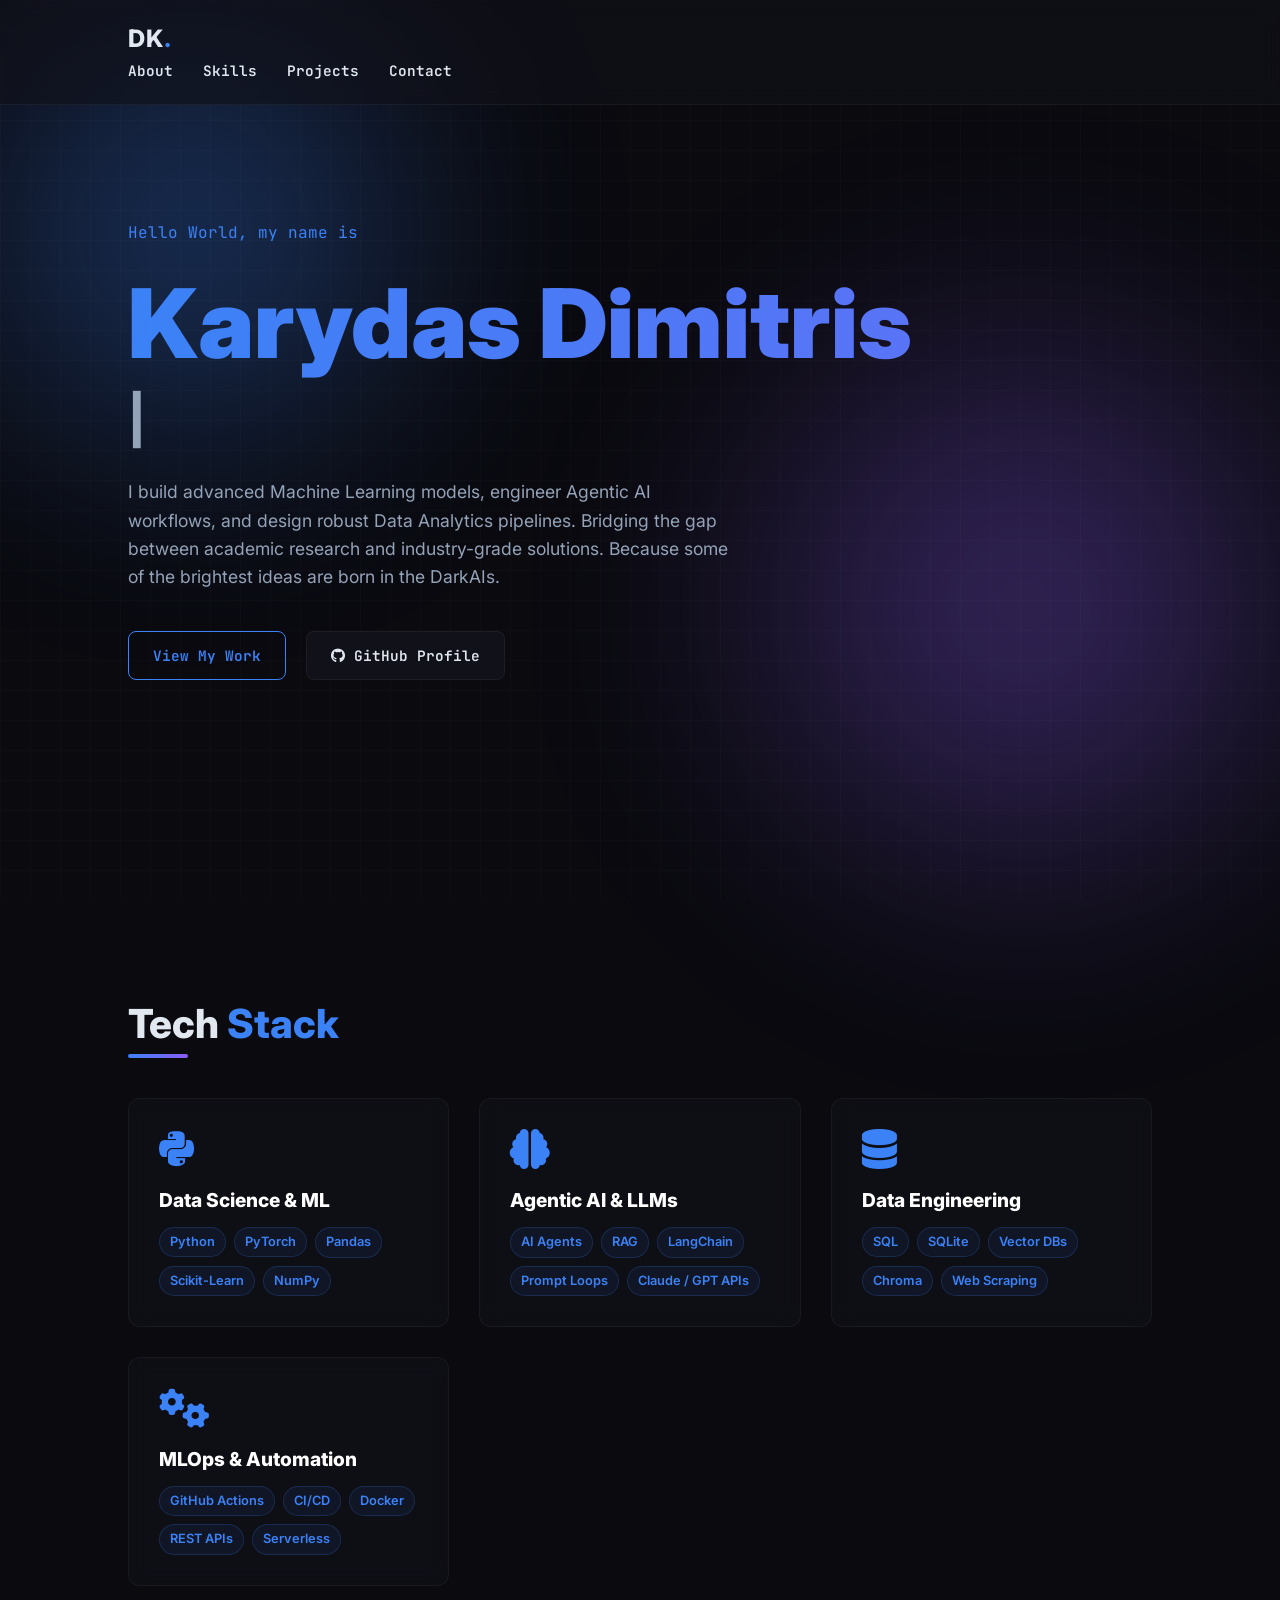
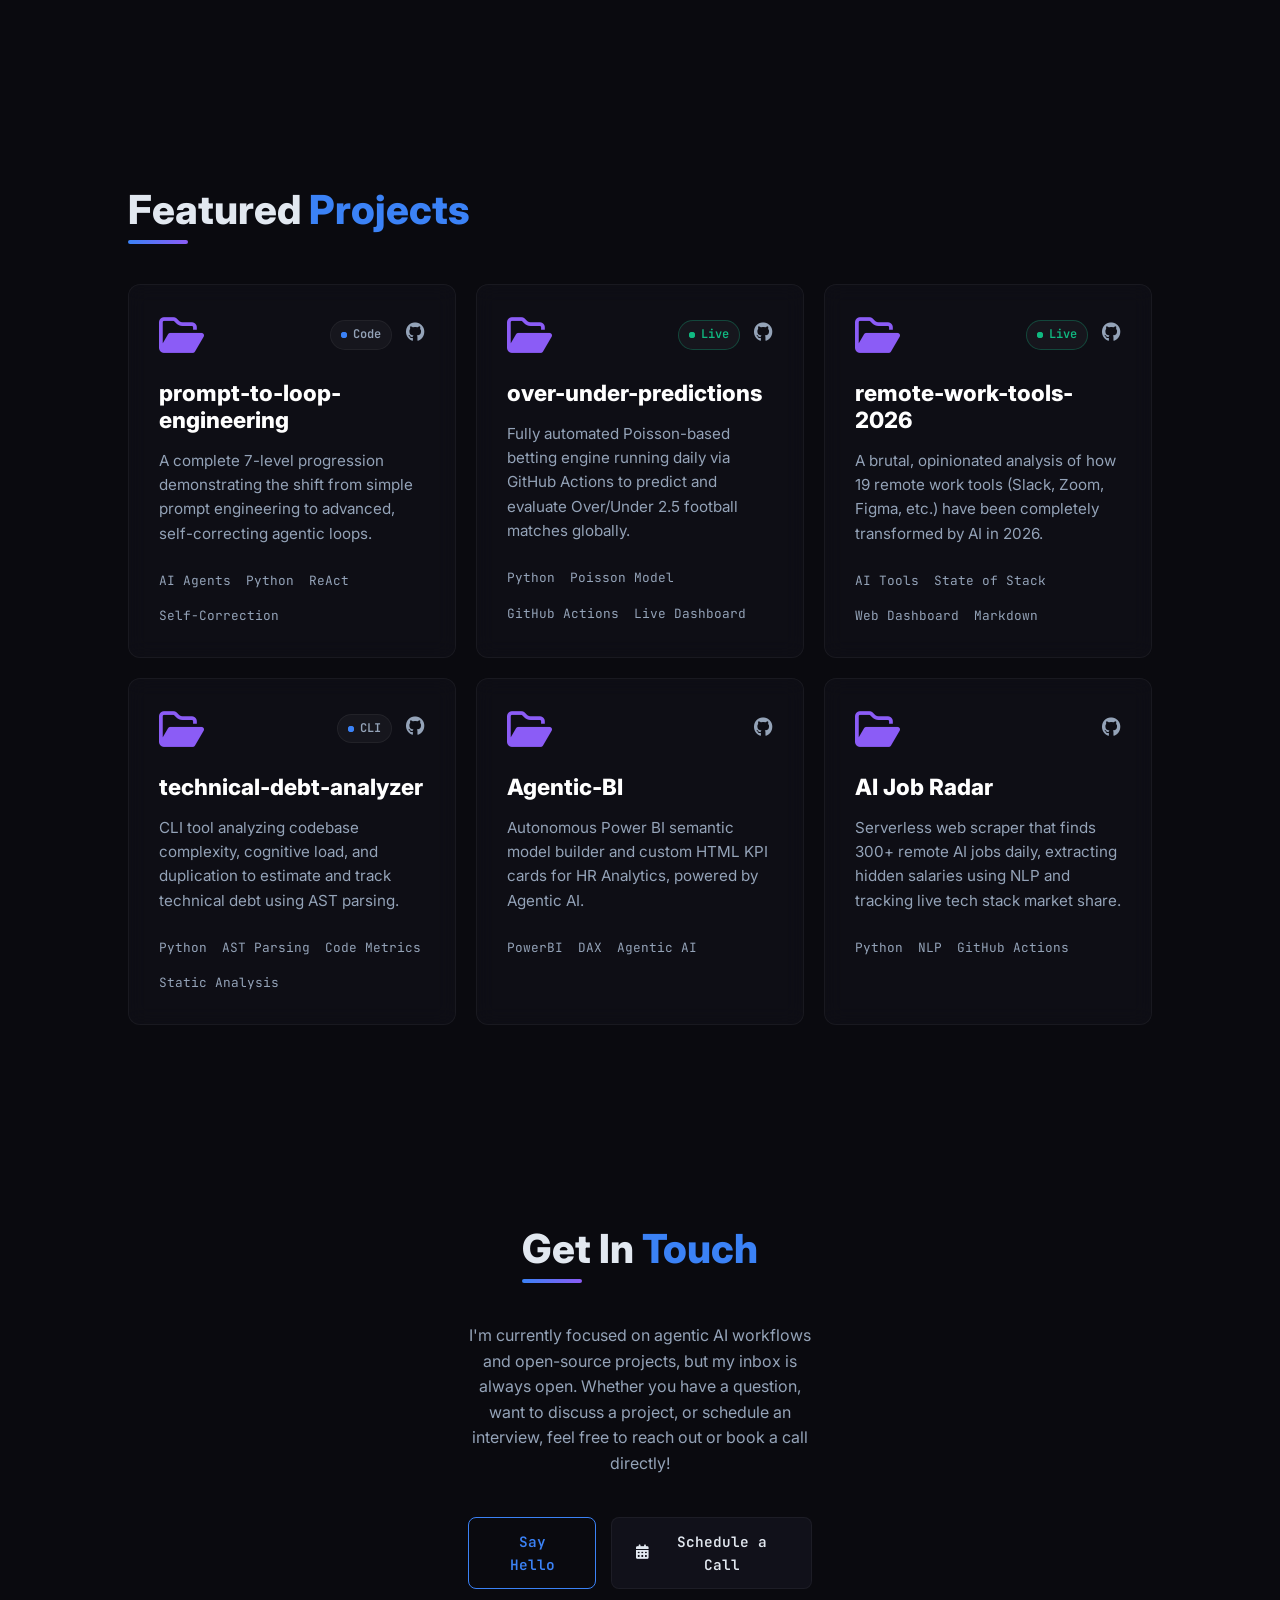
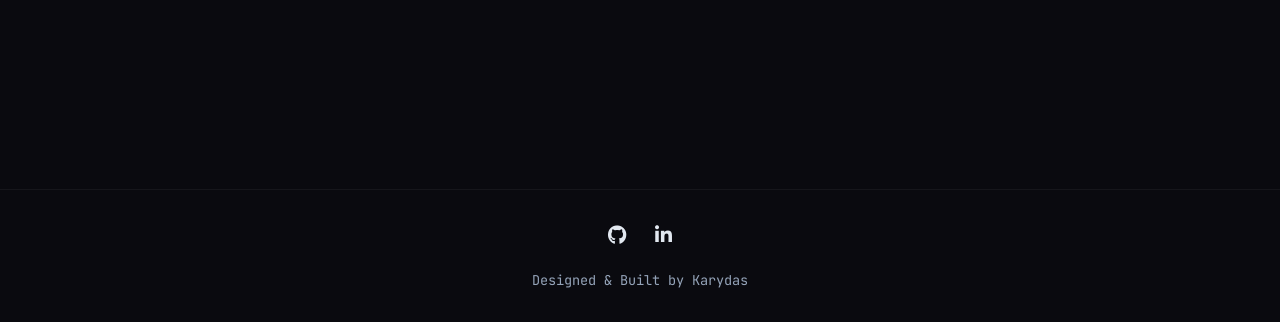
==== index.html @ 2b3bfd2e "docs: Refine DarkAIs wordplay to be more poetic" ====
<!DOCTYPE html>
<html lang="en">
<head>
    <meta charset="UTF-8">
    <meta name="viewport" content="width=device-width, initial-scale=1.0">
    <title>Dimitris Karydas | AI & Data Science Portfolio</title>
    <!-- Google Fonts: Inter & JetBrains Mono -->
    <link rel="preconnect" href="https://fonts.googleapis.com">
    <link rel="preconnect" href="https://fonts.gstatic.com" crossorigin>
    <link href="https://fonts.googleapis.com/css2?family=Inter:wght@300;400;600;800&family=JetBrains+Mono:wght@400;700&display=swap" rel="stylesheet">
    <!-- FontAwesome for icons -->
    <link rel="stylesheet" href="https://cdnjs.cloudflare.com/ajax/libs/font-awesome/6.4.0/css/all.min.css">
    <link rel="stylesheet" href="style.css">
</head>
<body>
    <!-- Background Animated Particles / Gradients -->
    <div class="bg-gradient-1"></div>
    <div class="bg-gradient-2"></div>
    <div class="grid-overlay"></div>

    <header>
        <nav>
            <div class="logo">DK<span class="dot">.</span></div>
            <ul class="nav-links">
                <li><a href="#about">About</a></li>
                <li><a href="#skills">Skills</a></li>
                <li><a href="#projects">Projects</a></li>
                <li><a href="#contact">Contact</a></li>
            </ul>
        </nav>
    </header>

    <main>
        <!-- HERO SECTION -->
        <section id="hero" class="hero">
            <div class="hero-content">
                <p class="greeting">Hello World, my name is</p>
                <h1 class="name">Karydas Dimitris</h1>
                <h2 class="title type-wrap">
                    <span id="typed-text"></span><span class="cursor">|</span>
                </h2>
                <p class="description">
                    I build advanced Machine Learning models, engineer Agentic AI workflows, and design robust Data Analytics pipelines. Bridging the gap between academic research and industry-grade solutions. Because some of the brightest ideas are born in the DarkAIs.
                </p>
                <div class="hero-buttons">
                    <a href="#projects" class="btn btn-primary">View My Work</a>
                    <a href="https://github.com/karidasd" target="_blank" class="btn btn-secondary"><i class="fab fa-github"></i> GitHub Profile</a>
                </div>
            </div>
        </section>

        <!-- SKILLS SECTION -->
        <section id="skills" class="skills section">
            <h2 class="section-title">Tech <span>Stack</span></h2>
            <div class="skills-grid">
                <div class="skill-card">
                    <i class="fab fa-python skill-icon"></i>
                    <h3>Data Science & ML</h3>
                    <div class="tech-badges">
                        <span class="badge">Python</span>
                        <span class="badge">PyTorch</span>
                        <span class="badge">Pandas</span>
                        <span class="badge">Scikit-Learn</span>
                        <span class="badge">NumPy</span>
                    </div>
                </div>
                <div class="skill-card">
                    <i class="fas fa-brain skill-icon"></i>
                    <h3>Agentic AI & LLMs</h3>
                    <div class="tech-badges">
                        <span class="badge">AI Agents</span>
                        <span class="badge">RAG</span>
                        <span class="badge">LangChain</span>
                        <span class="badge">Prompt Loops</span>
                        <span class="badge">Claude / GPT APIs</span>
                    </div>
                </div>
                <div class="skill-card">
                    <i class="fas fa-database skill-icon"></i>
                    <h3>Data Engineering</h3>
                    <div class="tech-badges">
                        <span class="badge">SQL</span>
                        <span class="badge">SQLite</span>
                        <span class="badge">Vector DBs</span>
                        <span class="badge">Chroma</span>
                        <span class="badge">Web Scraping</span>
                    </div>
                </div>
                <div class="skill-card">
                    <i class="fas fa-cogs skill-icon"></i>
                    <h3>MLOps & Automation</h3>
                    <div class="tech-badges">
                        <span class="badge">GitHub Actions</span>
                        <span class="badge">CI/CD</span>
                        <span class="badge">Docker</span>
                        <span class="badge">REST APIs</span>
                        <span class="badge">Serverless</span>
                    </div>
                </div>
            </div>
        </section>

        <!-- PROJECTS SECTION -->
        <section id="projects" class="projects section">
            <h2 class="section-title">Featured <span>Projects</span></h2>
            <div class="projects-grid">
                
                <!-- Project 1: Prompt-to-Loop -->
                <a href="https://github.com/karidasd/prompt-to-loop-engineering" target="_blank" class="project-card">
                    <div class="project-content">
                        <div class="project-header">
                            <i class="far fa-folder-open folder-icon"></i>
                            <div class="project-links">
                                <span class="live-indicator"><span class="dot-blink"></span> Code</span>
                                <i class="fab fa-github"></i>
                            </div>
                        </div>
                        <h3 class="project-title">prompt-to-loop-engineering</h3>
                        <p class="project-desc">A complete 7-level progression demonstrating the shift from simple prompt engineering to advanced, self-correcting agentic loops.</p>
                        <ul class="project-tech-list">
                            <li>AI Agents</li>
                            <li>Python</li>
                            <li>ReAct</li>
                            <li>Self-Correction</li>
                        </ul>
                    </div>
                </a>

                <!-- Project 2: Over-Under Predictions -->
                <a href="https://github.com/karidasd/over-under-predictions" target="_blank" class="project-card">
                    <div class="project-content">
                        <div class="project-header">
                            <i class="far fa-folder-open folder-icon"></i>
                            <div class="project-links">
                                <span class="live-indicator live"><span class="dot-blink green"></span> Live</span>
                                <i class="fab fa-github"></i>
                            </div>
                        </div>
                        <h3 class="project-title">over-under-predictions</h3>
                        <p class="project-desc">Fully automated Poisson-based betting engine running daily via GitHub Actions to predict and evaluate Over/Under 2.5 football matches globally.</p>
                        <ul class="project-tech-list">
                            <li>Python</li>
                            <li>Poisson Model</li>
                            <li>GitHub Actions</li>
                            <li>Live Dashboard</li>
                        </ul>
                    </div>
                </a>

                <!-- Project 3: Remote Work Tools 2026 -->
                <a href="https://github.com/karidasd/remote-work-tools-2026" target="_blank" class="project-card">
                    <div class="project-content">
                        <div class="project-header">
                            <i class="far fa-folder-open folder-icon"></i>
                            <div class="project-links">
                                <span class="live-indicator live"><span class="dot-blink green"></span> Live</span>
                                <i class="fab fa-github"></i>
                            </div>
                        </div>
                        <h3 class="project-title">remote-work-tools-2026</h3>
                        <p class="project-desc">A brutal, opinionated analysis of how 19 remote work tools (Slack, Zoom, Figma, etc.) have been completely transformed by AI in 2026.</p>
                        <ul class="project-tech-list">
                            <li>AI Tools</li>
                            <li>State of Stack</li>
                            <li>Web Dashboard</li>
                            <li>Markdown</li>
                        </ul>
                    </div>
                </a>

                <!-- Project 4: Technical Debt Analyzer -->
                <a href="https://github.com/karidasd/technical-debt-analyzer" target="_blank" class="project-card">
                    <div class="project-content">
                        <div class="project-header">
                            <i class="far fa-folder-open folder-icon"></i>
                            <div class="project-links">
                                <span class="live-indicator"><span class="dot-blink"></span> CLI</span>
                                <i class="fab fa-github"></i>
                            </div>
                        </div>
                        <h3 class="project-title">technical-debt-analyzer</h3>
                        <p class="project-desc">CLI tool analyzing codebase complexity, cognitive load, and duplication to estimate and track technical debt using AST parsing.</p>
                        <ul class="project-tech-list">
                            <li>Python</li>
                            <li>AST Parsing</li>
                            <li>Code Metrics</li>
                            <li>Static Analysis</li>
                        </ul>
                    </div>
                </a>

                <!-- Project 5: Agentic-BI -->
                <a href="https://github.com/karidasd/Agentic-BI" target="_blank" class="project-card">
                    <div class="project-content">
                        <div class="project-header">
                            <i class="far fa-folder-open folder-icon"></i>
                            <div class="project-links">
                                <i class="fab fa-github"></i>
                            </div>
                        </div>
                        <h3 class="project-title">Agentic-BI</h3>
                        <p class="project-desc">Autonomous Power BI semantic model builder and custom HTML KPI cards for HR Analytics, powered by Agentic AI.</p>
                        <ul class="project-tech-list">
                            <li>PowerBI</li>
                            <li>DAX</li>
                            <li>Agentic AI</li>
                        </ul>
                    </div>
                </a>

                <!-- Project 6: AI Job Radar -->
                <a href="https://github.com/karidasd/ai-data-science-jobs" target="_blank" class="project-card">
                    <div class="project-content">
                        <div class="project-header">
                            <i class="far fa-folder-open folder-icon"></i>
                            <div class="project-links">
                                <i class="fab fa-github"></i>
                            </div>
                        </div>
                        <h3 class="project-title">AI Job Radar</h3>
                        <p class="project-desc">Serverless web scraper that finds 300+ remote AI jobs daily, extracting hidden salaries using NLP and tracking live tech stack market share.</p>
                        <ul class="project-tech-list">
                            <li>Python</li>
                            <li>NLP</li>
                            <li>GitHub Actions</li>
                        </ul>
                    </div>
                </a>

            </div>
        </section>

        <!-- CONTACT SECTION -->
        <section id="contact" class="contact section">
            <h2 class="section-title">Get In <span>Touch</span></h2>
            <p>I'm currently focused on agentic AI workflows and open-source projects, but my inbox is always open. Whether you have a question, want to discuss a project, or schedule an interview, feel free to reach out or book a call directly!</p>
            <div style="display: flex; gap: 15px; justify-content: center; margin-top: 20px;">
                <a href="mailto:karidasdimitris23@gmail.com" class="btn btn-primary">Say Hello</a>
                <a href="https://calendly.com/karidasdimitris23" target="_blank" class="btn btn-secondary" style="display: flex; align-items: center; gap: 8px;"><i class="fas fa-calendar-alt"></i> Schedule a Call</a>
            </div>
        </section>
    </main>

    <footer>
        <div class="social-links">
            <a href="https://github.com/karidasd" target="_blank"><i class="fab fa-github"></i></a>
            <a href="https://www.linkedin.com/in/dimitris-karydas-04638362/" target="_blank"><i class="fab fa-linkedin-in"></i></a>
        </div>
        <p>Designed & Built by Karydas</p>
    </footer>

    <script src="script.js"></script>
</body>
</html>
---- style.css ----
/* =========================================
   VARIABLES & RESET
========================================= */
:root {
    --bg-dark: #0a0a0f;
    --bg-light: #11111a;
    --text-primary: #e2e8f0;
    --text-secondary: #94a3b8;
    --accent-primary: #3b82f6; /* Blue */
    --accent-secondary: #8b5cf6; /* Purple */
    --glass-bg: rgba(17, 17, 26, 0.6);
    --glass-border: rgba(255, 255, 255, 0.05);
    --font-sans: 'Inter', sans-serif;
    --font-mono: 'JetBrains Mono', monospace;
}

* {
    margin: 0;
    padding: 0;
    box-sizing: border-box;
}

html {
    scroll-behavior: smooth;
}

body {
    background-color: var(--bg-dark);
    color: var(--text-primary);
    font-family: var(--font-sans);
    line-height: 1.6;
    overflow-x: hidden;
    position: relative;
}

/* =========================================
   BACKGROUND ANIMATIONS
========================================= */
.bg-gradient-1, .bg-gradient-2 {
    position: fixed;
    border-radius: 50%;
    filter: blur(100px);
    z-index: -1;
    opacity: 0.4;
    animation: pulse 10s infinite alternate;
}

.bg-gradient-1 {
    top: -10%;
    left: -10%;
    width: 50vw;
    height: 50vw;
    background: radial-gradient(circle, var(--accent-primary) 0%, transparent 70%);
}

.bg-gradient-2 {
    bottom: -10%;
    right: -10%;
    width: 60vw;
    height: 60vw;
    background: radial-gradient(circle, var(--accent-secondary) 0%, transparent 70%);
    animation-delay: 5s;
}

.grid-overlay {
    position: fixed;
    top: 0;
    left: 0;
    width: 100vw;
    height: 100vh;
    background-image: 
        linear-gradient(rgba(255, 255, 255, 0.02) 1px, transparent 1px),
        linear-gradient(90deg, rgba(255, 255, 255, 0.02) 1px, transparent 1px);
    background-size: 30px 30px;
    z-index: -1;
}

@keyframes pulse {
    0% { transform: scale(1) translate(0, 0); opacity: 0.3; }
    100% { transform: scale(1.1) translate(20px, 20px); opacity: 0.5; }
}

/* =========================================
   TYPOGRAPHY & UTILITIES
========================================= */
h1, h2, h3 {
    font-weight: 800;
    line-height: 1.2;
}

a {
    color: var(--text-primary);
    text-decoration: none;
    transition: color 0.3s ease;
}

ul {
    list-style: none;
}

.section {
    padding: 100px 10%;
    max-width: 1400px;
    margin: 0 auto;
}

.section-title {
    font-size: 2.5rem;
    margin-bottom: 50px;
    position: relative;
    display: inline-block;
}

.section-title span {
    color: var(--accent-primary);
}

.section-title::after {
    content: '';
    position: absolute;
    bottom: -10px;
    left: 0;
    width: 60px;
    height: 4px;
    background: linear-gradient(90deg, var(--accent-primary), var(--accent-secondary));
    border-radius: 2px;
}

/* =========================================
   NAVIGATION
========================================= */
header {
    position: fixed;
    top: 0;
    width: 100%;
    padding: 20px 10%;
    background: var(--glass-bg);
    backdrop-filter: blur(10px);
    border-bottom: 1px solid var(--glass-border);
    z-index: 1000;
    display: flex;
    justify-content: space-between;
    align-items: center;
}

.logo {
    font-size: 1.5rem;
    font-weight: 800;
    letter-spacing: 1px;
}

.logo .dot {
    color: var(--accent-primary);
}

.nav-links {
    display: flex;
    gap: 30px;
}

.nav-links a {
    font-family: var(--font-mono);
    font-size: 0.9rem;
    font-weight: 600;
}

.nav-links a:hover {
    color: var(--accent-primary);
}

/* =========================================
   HERO SECTION
========================================= */
.hero {
    min-height: 100vh;
    display: flex;
    align-items: center;
    padding: 0 10%;
    max-width: 1400px;
    margin: 0 auto;
}

.hero-content {
    max-width: 800px;
}

.greeting {
    font-family: var(--font-mono);
    color: var(--accent-primary);
    margin-bottom: 20px;
}

.name {
    font-size: 6rem;
    font-weight: 900;
    margin-bottom: 10px;
    background: linear-gradient(270deg, #00f2fe, #4facfe, #8b5cf6, #3b82f6);
    background-size: 800% 800%;
    -webkit-background-clip: text;
    -webkit-text-fill-color: transparent;
    animation: gradientFlow 8s ease infinite, glowPulse 2s alternate infinite;
}

@keyframes gradientFlow {
    0% { background-position: 0% 50%; }
    50% { background-position: 100% 50%; }
    100% { background-position: 0% 50%; }
}

@keyframes glowPulse {
    0% { filter: drop-shadow(0 0 10px rgba(59, 130, 246, 0.3)); }
    100% { filter: drop-shadow(0 0 25px rgba(139, 92, 246, 0.8)); }
}

.title {
    font-size: 3rem;
    color: var(--text-secondary);
    margin-bottom: 30px;
}

.description {
    font-size: 1.1rem;
    color: var(--text-secondary);
    max-width: 600px;
    margin-bottom: 40px;
}

.cursor {
    animation: blink 1s step-end infinite;
}

@keyframes blink {
    0%, 100% { opacity: 1; }
    50% { opacity: 0; }
}

.hero-buttons {
    display: flex;
    gap: 20px;
}

.btn {
    padding: 12px 24px;
    border-radius: 8px;
    font-family: var(--font-mono);
    font-size: 0.9rem;
    font-weight: 600;
    cursor: pointer;
    transition: all 0.3s ease;
}

.btn-primary {
    background: transparent;
    color: var(--accent-primary);
    border: 1px solid var(--accent-primary);
}

.btn-primary:hover {
    background: rgba(59, 130, 246, 0.1);
    transform: translateY(-3px);
    box-shadow: 0 10px 20px rgba(59, 130, 246, 0.2);
}

.btn-secondary {
    background: var(--bg-light);
    color: var(--text-primary);
    border: 1px solid var(--glass-border);
}

.btn-secondary:hover {
    border-color: var(--text-primary);
    transform: translateY(-3px);
}

/* =========================================
   SKILLS SECTION
========================================= */
.skills-grid {
    display: grid;
    grid-template-columns: repeat(auto-fit, minmax(250px, 1fr));
    gap: 30px;
}

.skill-card {
    background: var(--glass-bg);
    border: 1px solid var(--glass-border);
    border-radius: 12px;
    padding: 30px;
    backdrop-filter: blur(10px);
    transition: transform 0.3s ease, box-shadow 0.3s ease;
}

.skill-card:hover {
    transform: translateY(-10px);
    box-shadow: 0 10px 40px rgba(59, 130, 246, 0.4);
    border-color: rgba(59, 130, 246, 1);
}

.skill-icon {
    font-size: 2.5rem;
    color: var(--accent-primary);
    margin-bottom: 20px;
}

.skill-card h3 {
    font-size: 1.2rem;
    margin-bottom: 10px;
    color: #fff;
}

.skill-card p {
    font-size: 0.95rem;
    color: var(--text-secondary);
}

/* =========================================
   PROJECTS SECTION
========================================= */
.projects-grid {
    display: grid;
    grid-template-columns: repeat(auto-fill, minmax(300px, 1fr));
    gap: 20px;
}

.project-card {
    display: block;
    background: var(--glass-bg);
    border: 1px solid var(--glass-border);
    border-radius: 12px;
    padding: 30px;
    height: 100%;
    transition: all 0.3s ease;
    backdrop-filter: blur(10px);
}

.project-card:hover {
    transform: translateY(-10px);
    border-color: var(--accent-primary);
    box-shadow: 0 20px 40px rgba(0, 0, 0, 0.4);
}

.project-header {
    display: flex;
    justify-content: space-between;
    align-items: center;
    margin-bottom: 25px;
}

.folder-icon {
    font-size: 2.5rem;
    color: var(--accent-secondary);
}

.project-links i {
    font-size: 1.2rem;
    color: var(--text-secondary);
    transition: color 0.3s ease;
}

.project-card:hover .project-links i {
    color: var(--accent-primary);
}

.project-title {
    font-size: 1.4rem;
    color: #fff;
    margin-bottom: 15px;
}

.project-desc {
    color: var(--text-secondary);
    font-size: 0.95rem;
    margin-bottom: 25px;
}

.project-tech-list {
    display: flex;
    flex-wrap: wrap;
    gap: 15px;
    font-family: var(--font-mono);
    font-size: 0.8rem;
    color: var(--text-secondary);
}

/* =========================================
   CONTACT & FOOTER
========================================= */
.contact {
    text-align: center;
    max-width: 600px;
    margin: 0 auto 100px;
}

.contact p {
    margin-bottom: 40px;
    color: var(--text-secondary);
}

footer {
    text-align: center;
    padding: 30px;
    font-family: var(--font-mono);
    font-size: 0.85rem;
    color: var(--text-secondary);
    border-top: 1px solid var(--glass-border);
}

.social-links {
    margin-bottom: 20px;
}

.social-links a {
    font-size: 1.2rem;
    margin: 0 10px;
}

.social-links a:hover {
    color: var(--accent-primary);
}

/* =========================================
   RESPONSIVE DESIGN
========================================= */
@media (max-width: 768px) {
    .name { font-size: 3.5rem; }
    .title { font-size: 2rem; }
    .nav-links { display: none; } /* Mobile menu could be added later */
    .section { padding: 80px 5%; }
}

/* =========================================
   TECH BADGES & LIVE INDICATORS
========================================= */
.tech-badges {
    display: flex;
    flex-wrap: wrap;
    gap: 8px;
    margin-top: 15px;
}

.badge {
    background: rgba(59, 130, 246, 0.08);
    border: 1px solid rgba(59, 130, 246, 0.2);
    color: var(--accent-primary);
    padding: 4px 10px;
    border-radius: 20px;
    font-size: 0.8rem;
    font-weight: 600;
    transition: all 0.3s ease;
}

.skill-card:hover .badge {
    background: rgba(139, 92, 246, 0.15);
    border-color: rgba(139, 92, 246, 0.4);
    color: var(--accent-secondary);
}

.live-indicator {
    display: inline-flex;
    align-items: center;
    gap: 6px;
    background: rgba(255, 255, 255, 0.04);
    border: 1px solid var(--glass-border);
    padding: 4px 10px;
    border-radius: 20px;
    font-family: var(--font-mono);
    font-size: 0.75rem;
    font-weight: 600;
    color: var(--text-secondary);
    margin-right: 10px;
    vertical-align: middle;
}

.live-indicator.live {
    border-color: rgba(16, 185, 129, 0.3);
    color: #10b981;
}

.dot-blink {
    width: 6px;
    height: 6px;
    background-color: var(--accent-primary);
    border-radius: 50%;
    display: inline-block;
    position: relative;
}

.dot-blink.green {
    background-color: #10b981;
}

.dot-blink::after {
    content: '';
    width: 100%;
    height: 100%;
    background-color: inherit;
    border-radius: 50%;
    position: absolute;
    top: 0;
    left: 0;
    animation: ping 1.5s cubic-bezier(0, 0, 0.2, 1) infinite;
}

@keyframes ping {
    75%, 100% {
        transform: scale(3);
        opacity: 0;
    }
}
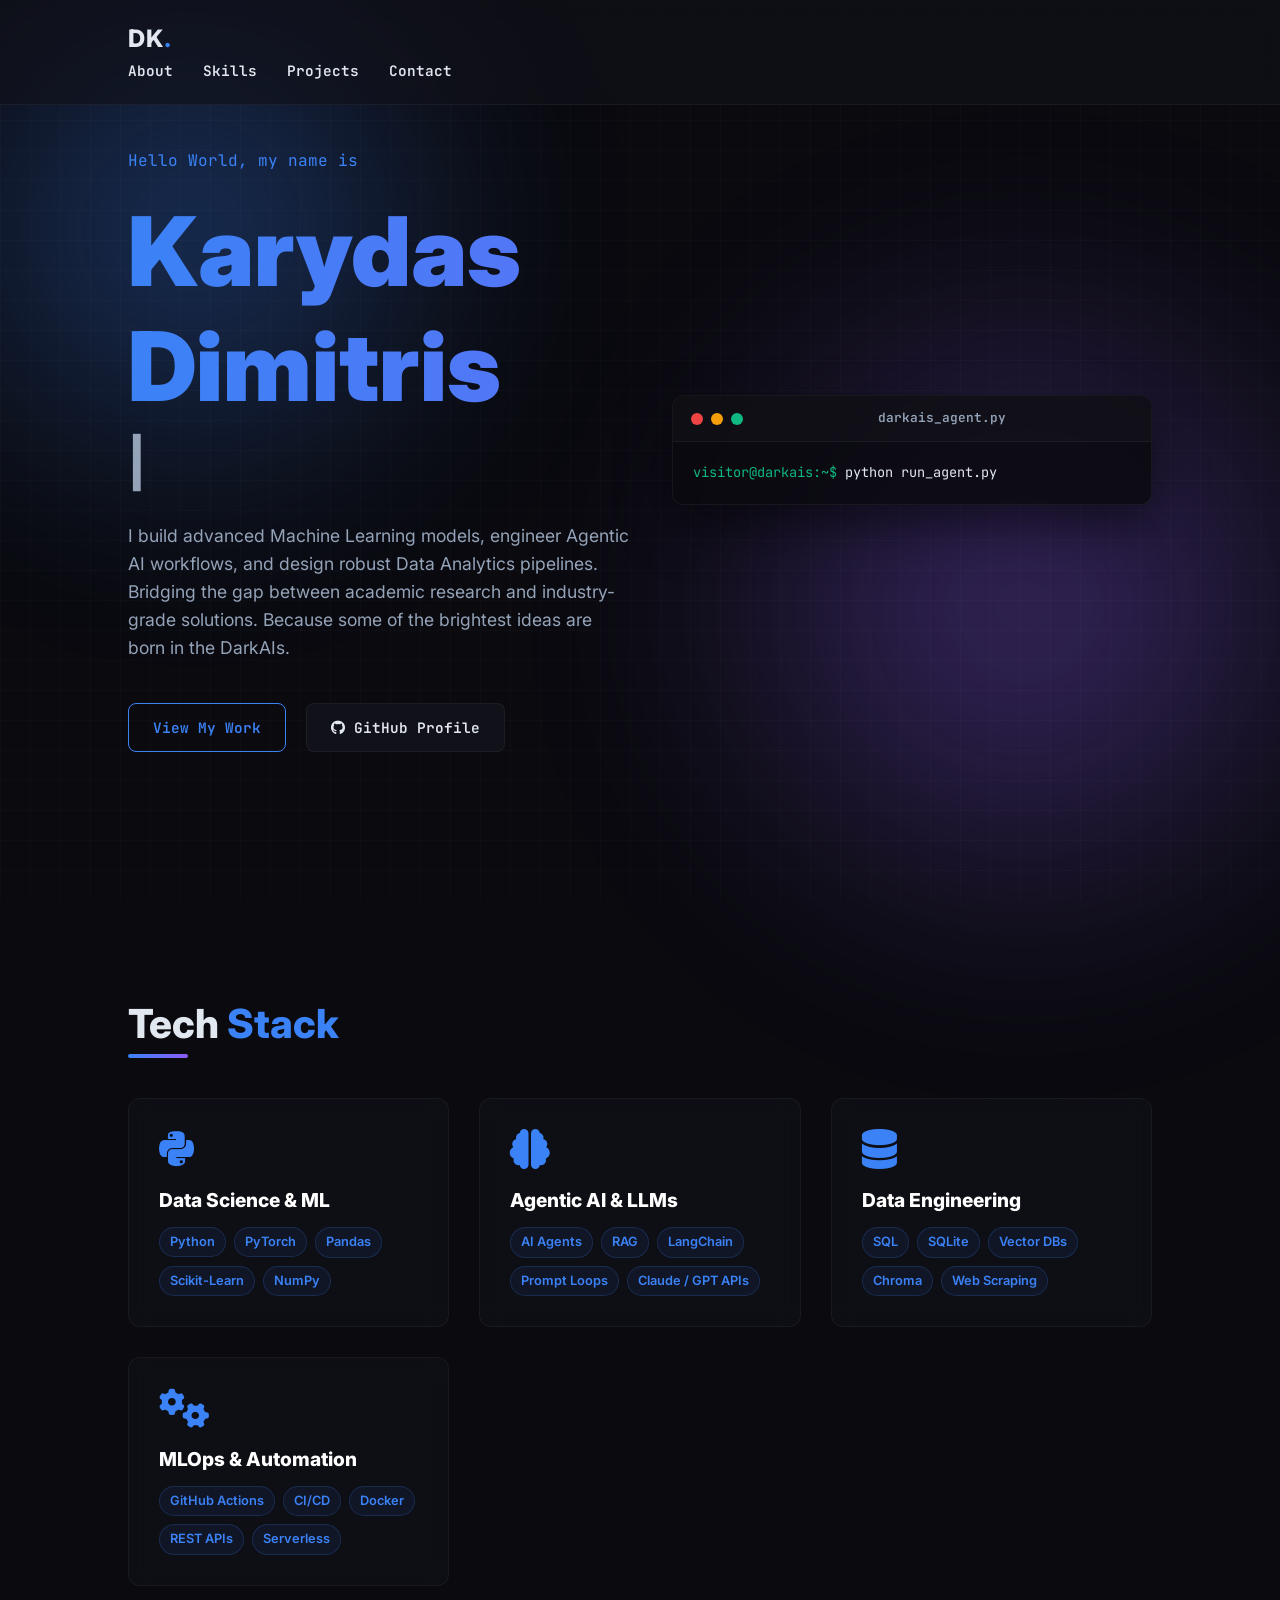
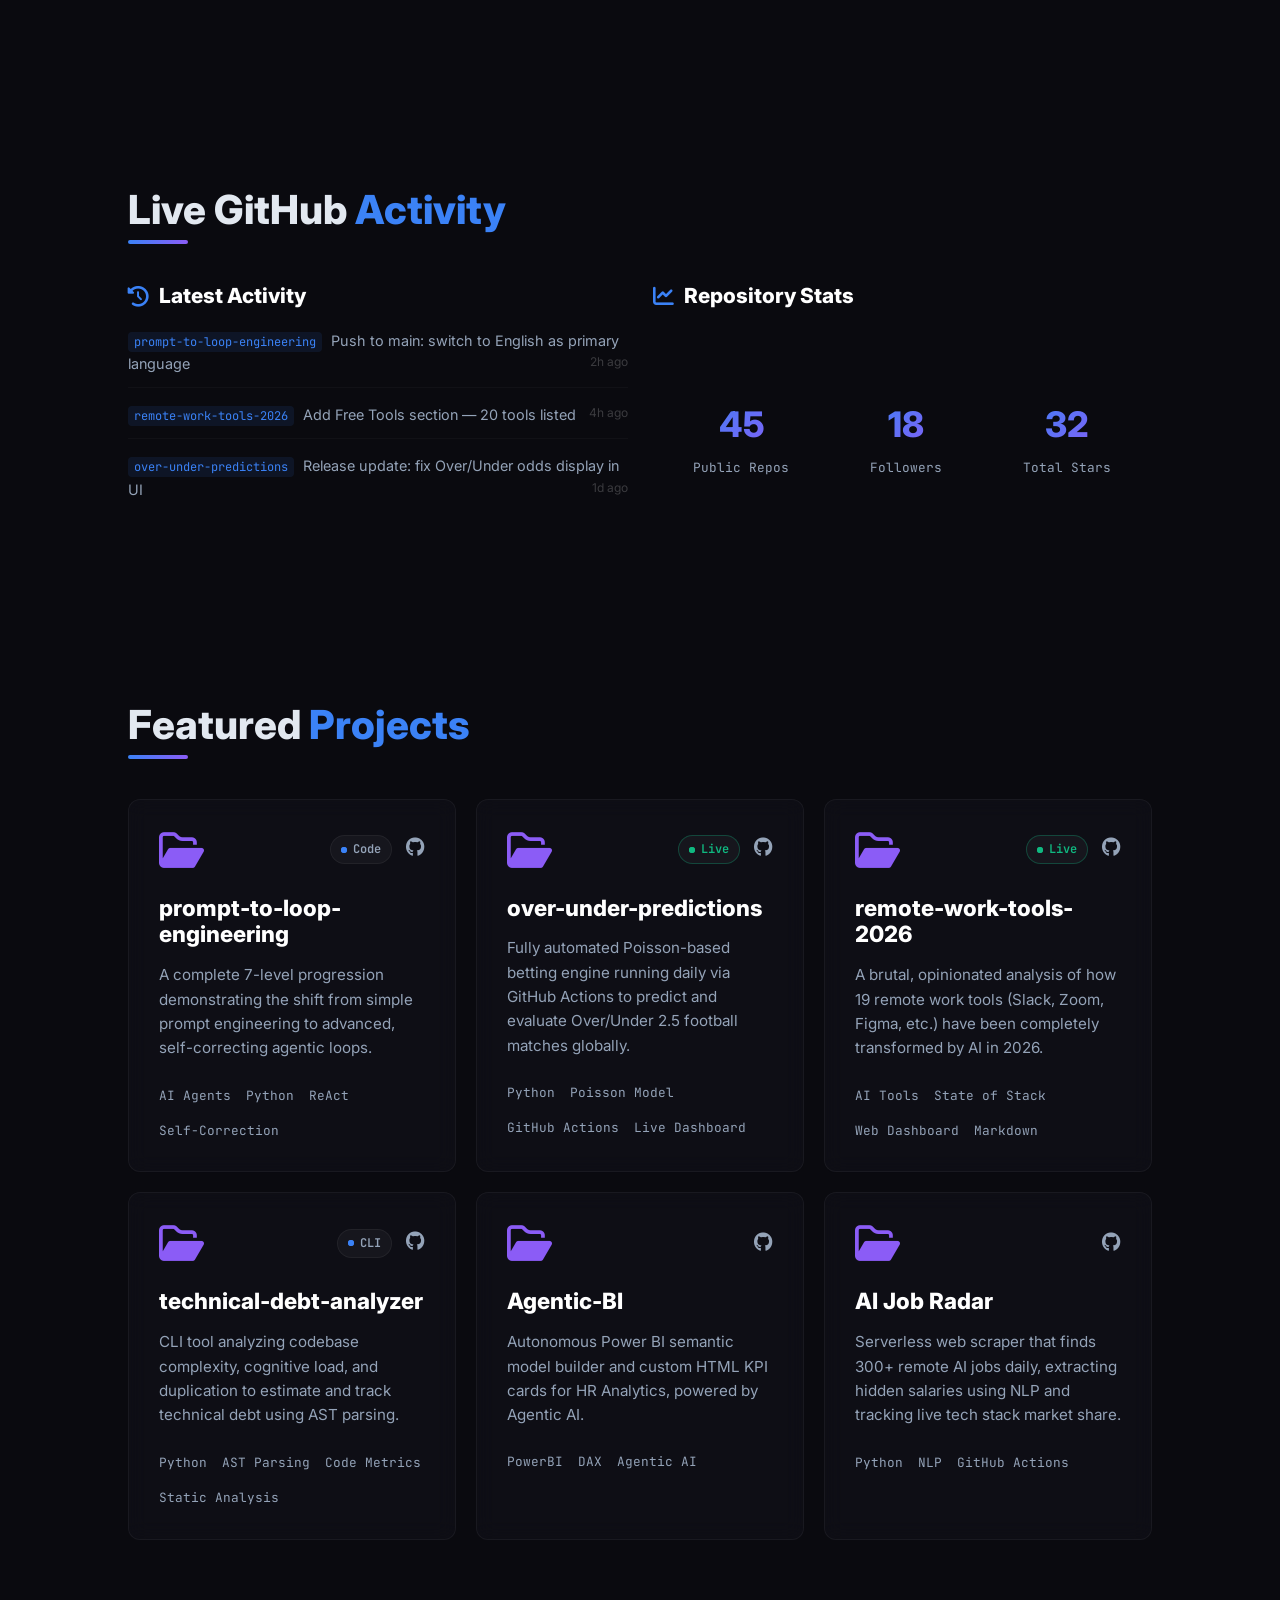
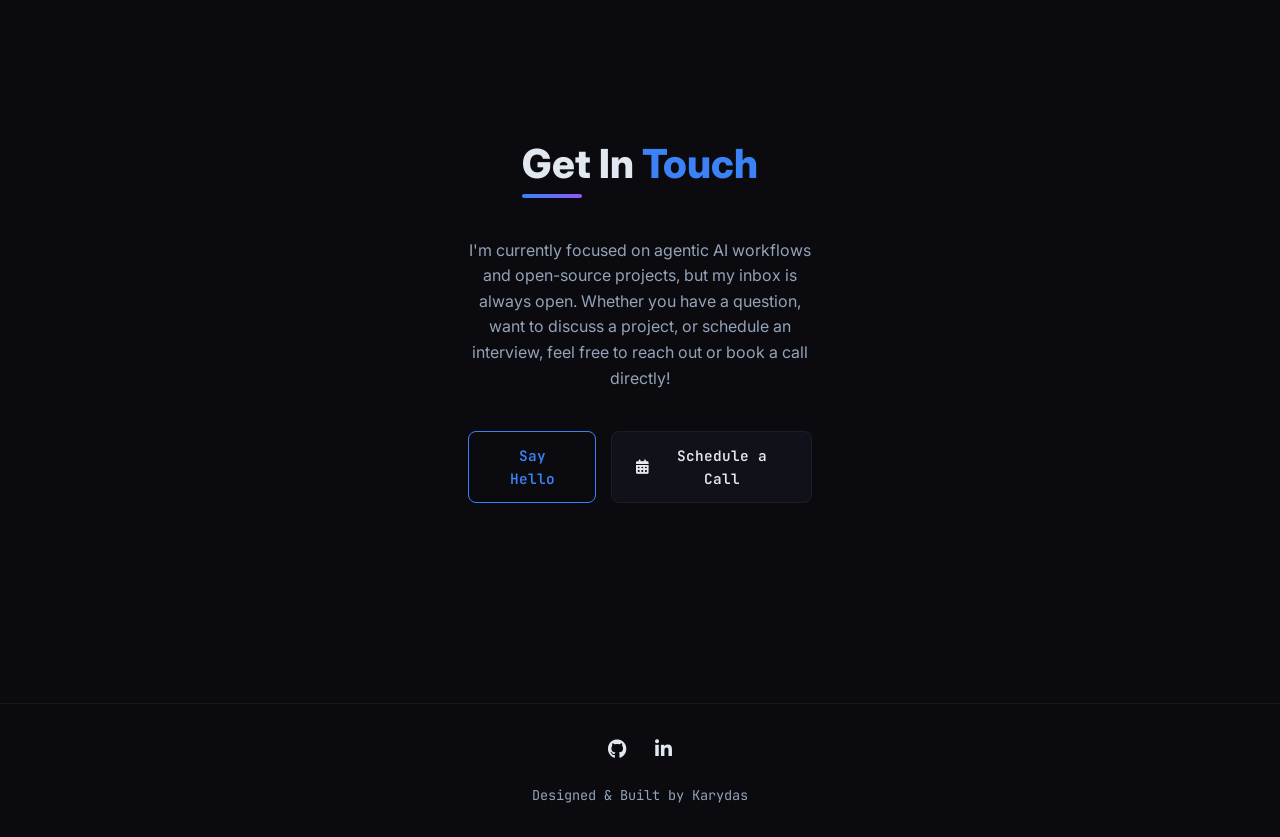
==== commit 8e674e39: "feat: Add interactive CLI Terminal, Neon Glowing borders, and Live GitHub Activity feed" ====
--- a/index.html
+++ b/index.html
@@ -33,18 +33,36 @@
     <main>
         <!-- HERO SECTION -->
         <section id="hero" class="hero">
-            <div class="hero-content">
-                <p class="greeting">Hello World, my name is</p>
-                <h1 class="name">Karydas Dimitris</h1>
-                <h2 class="title type-wrap">
-                    <span id="typed-text"></span><span class="cursor">|</span>
-                </h2>
-                <p class="description">
-                    I build advanced Machine Learning models, engineer Agentic AI workflows, and design robust Data Analytics pipelines. Bridging the gap between academic research and industry-grade solutions. Because some of the brightest ideas are born in the DarkAIs.
-                </p>
-                <div class="hero-buttons">
-                    <a href="#projects" class="btn btn-primary">View My Work</a>
-                    <a href="https://github.com/karidasd" target="_blank" class="btn btn-secondary"><i class="fab fa-github"></i> GitHub Profile</a>
+            <div class="hero-container">
+                <div class="hero-content">
+                    <p class="greeting">Hello World, my name is</p>
+                    <h1 class="name">Karydas Dimitris</h1>
+                    <h2 class="title type-wrap">
+                        <span id="typed-text"></span><span class="cursor">|</span>
+                    </h2>
+                    <p class="description">
+                        I build advanced Machine Learning models, engineer Agentic AI workflows, and design robust Data Analytics pipelines. Bridging the gap between academic research and industry-grade solutions. Because some of the brightest ideas are born in the DarkAIs.
+                    </p>
+                    <div class="hero-buttons">
+                        <a href="#projects" class="btn btn-primary">View My Work</a>
+                        <a href="https://github.com/karidasd" target="_blank" class="btn btn-secondary"><i class="fab fa-github"></i> GitHub Profile</a>
+                    </div>
+                </div>
+                <div class="hero-terminal glass-card">
+                    <div class="terminal-header">
+                        <span class="dot red"></span>
+                        <span class="dot yellow"></span>
+                        <span class="dot green"></span>
+                        <span class="terminal-title">darkais_agent.py</span>
+                    </div>
+                    <div class="terminal-body" id="terminal-body">
+                        <span class="t-green">visitor@darkais:~$</span> python run_agent.py<br>
+                        <span class="t-blue">[INFO]</span> Initializing DarkAIs Orchestrator...<br>
+                        <span class="t-blue">[INFO]</span> Memory patterns loaded.<br>
+                        <span class="t-yellow">[AGENTS]</span> Spawning Researcher, Critic, Writer...<br>
+                        <span class="t-green">[SUCCESS]</span> Agent Loop stabilized. Ready.<br>
+                        <span class="t-green">visitor@darkais:~$</span> <span class="blink-cursor">_</span>
+                    </div>
                 </div>
             </div>
         </section>
@@ -100,6 +118,37 @@
             </div>
         </section>
 
+        <!-- GITHUB STATUS DASHBOARD -->
+        <section id="github-dashboard" class="github-dashboard section">
+            <h2 class="section-title">Live GitHub <span>Activity</span></h2>
+            <div class="github-grid">
+                <div class="github-card glass-card">
+                    <h3><i class="fas fa-history"></i> Latest Activity</h3>
+                    <div class="activity-feed" id="activity-feed">
+                        <div class="activity-item skeleton-line"></div>
+                        <div class="activity-item skeleton-line"></div>
+                    </div>
+                </div>
+                <div class="github-card stats-card glass-card">
+                    <h3><i class="fas fa-chart-line"></i> Repository Stats</h3>
+                    <div class="stats-container">
+                        <div class="stat-box">
+                            <span class="stat-number" id="github-repos">-</span>
+                            <span class="stat-label">Public Repos</span>
+                        </div>
+                        <div class="stat-box">
+                            <span class="stat-number" id="github-followers">-</span>
+                            <span class="stat-label">Followers</span>
+                        </div>
+                        <div class="stat-box">
+                            <span class="stat-number" id="github-stars">-</span>
+                            <span class="stat-label">Total Stars</span>
+                        </div>
+                    </div>
+                </div>
+            </div>
+        </section>
+
         <!-- PROJECTS SECTION -->
         <section id="projects" class="projects section">
             <h2 class="section-title">Featured <span>Projects</span></h2>
--- a/style.css
+++ b/style.css
@@ -180,8 +180,16 @@
     margin: 0 auto;
 }
 
+.hero-container {
+    display: flex;
+    justify-content: space-between;
+    align-items: center;
+    gap: 40px;
+    width: 100%;
+}
+
 .hero-content {
-    max-width: 800px;
+    max-width: 600px;
 }
 
 .greeting {
@@ -334,9 +342,11 @@
 }
 
 .project-card:hover {
-    transform: translateY(-10px);
-    border-color: var(--accent-primary);
-    box-shadow: 0 20px 40px rgba(0, 0, 0, 0.4);
+    transform: translateY(-8px);
+    box-shadow: 0 15px 35px rgba(59, 130, 246, 0.15), 0 0 25px rgba(139, 92, 246, 0.15);
+    background: linear-gradient(var(--bg-dark), var(--bg-dark)) padding-box,
+                linear-gradient(135deg, var(--accent-primary), var(--accent-secondary)) border-box;
+    border: 1px solid transparent;
 }
 
 .project-header {
@@ -508,3 +518,201 @@
     }
 }
 
+/* =========================================
+   HERO TERMINAL & CLI
+========================================= */
+.hero-terminal {
+    width: 100%;
+    max-width: 480px;
+    font-family: var(--font-mono);
+    border-radius: 12px;
+    overflow: hidden;
+    box-shadow: 0 20px 50px rgba(0, 0, 0, 0.5);
+    background: rgba(10, 10, 15, 0.85);
+    border: 1px solid var(--glass-border);
+}
+
+.terminal-header {
+    background: rgba(255, 255, 255, 0.02);
+    padding: 12px 18px;
+    border-bottom: 1px solid rgba(255, 255, 255, 0.05);
+    display: flex;
+    align-items: center;
+    gap: 8px;
+}
+
+.terminal-header .dot {
+    width: 12px;
+    height: 12px;
+    border-radius: 50%;
+    display: inline-block;
+}
+
+.terminal-header .dot.red { background-color: #ef4444; }
+.terminal-header .dot.yellow { background-color: #f59e0b; }
+.terminal-header .dot.green { background-color: #10b981; }
+
+.terminal-title {
+    margin-left: auto;
+    margin-right: auto;
+    font-size: 0.8rem;
+    color: var(--text-secondary);
+    font-weight: 600;
+}
+
+.terminal-body {
+    padding: 20px;
+    font-size: 0.85rem;
+    line-height: 1.6;
+    color: #e2e8f0;
+    text-align: left;
+}
+
+.t-green { color: #10b981; }
+.t-blue { color: #3b82f6; }
+.t-yellow { color: #f59e0b; }
+
+.blink-cursor {
+    animation: cursorBlink 1s step-end infinite;
+}
+
+@keyframes cursorBlink {
+    0%, 100% { opacity: 1; }
+    50% { opacity: 0; }
+}
+
+/* =========================================
+   GITHUB DASHBOARD
+========================================= */
+.github-grid {
+    display: grid;
+    grid-template-columns: repeat(auto-fit, minmax(340px, 1fr));
+    gap: 25px;
+}
+
+.github-card h3 {
+    font-size: 1.3rem;
+    margin-bottom: 20px;
+    color: #fff;
+    display: flex;
+    align-items: center;
+    gap: 10px;
+}
+
+.github-card h3 i {
+    color: var(--accent-primary);
+}
+
+.activity-feed {
+    display: flex;
+    flex-direction: column;
+    gap: 15px;
+    min-height: 120px;
+}
+
+.activity-item {
+    font-size: 0.9rem;
+    padding-bottom: 12px;
+    border-bottom: 1px solid rgba(255, 255, 255, 0.03);
+    color: var(--text-secondary);
+    text-align: left;
+}
+
+.activity-item:last-child {
+    border-bottom: none;
+    padding-bottom: 0;
+}
+
+.activity-item strong {
+    color: #fff;
+}
+
+.activity-item span.repo-tag {
+    font-family: var(--font-mono);
+    font-size: 0.75rem;
+    background: rgba(59, 130, 246, 0.1);
+    color: var(--accent-primary);
+    padding: 2px 6px;
+    border-radius: 4px;
+    margin-right: 5px;
+}
+
+.activity-item span.time-tag {
+    float: right;
+    font-size: 0.75rem;
+    color: rgba(255, 255, 255, 0.2);
+}
+
+.stats-container {
+    display: flex;
+    justify-content: space-around;
+    align-items: center;
+    height: 100%;
+    min-height: 120px;
+}
+
+.stat-box {
+    text-align: center;
+}
+
+.stat-number {
+    display: block;
+    font-size: 2.2rem;
+    font-weight: 800;
+    color: var(--accent-primary);
+    background: linear-gradient(135deg, var(--accent-primary), var(--accent-secondary));
+    -webkit-background-clip: text;
+    -webkit-text-fill-color: transparent;
+}
+
+.stat-label {
+    font-size: 0.8rem;
+    color: var(--text-secondary);
+    font-family: var(--font-mono);
+    margin-top: 5px;
+    display: block;
+}
+
+.skeleton-line {
+    height: 16px;
+    background: rgba(255, 255, 255, 0.03);
+    border-radius: 4px;
+    margin-bottom: 10px;
+    position: relative;
+    overflow: hidden;
+}
+
+.skeleton-line::after {
+    content: '';
+    position: absolute;
+    top: 0; right: 0; bottom: 0; left: 0;
+    background: linear-gradient(90deg, transparent, rgba(255,255,255,0.03), transparent);
+    transform: translateX(-100%);
+    animation: loadingShimmer 1.5s infinite;
+}
+
+@keyframes loadingShimmer {
+    100% { transform: translateX(100%); }
+}
+
+/* =========================================
+   RESPONSIVE DESIGN ADDITIONS
+========================================= */
+@media (max-width: 992px) {
+    .hero-container {
+        flex-direction: column;
+        gap: 40px;
+        text-align: center;
+    }
+    .hero-content {
+        max-width: 100%;
+    }
+    .hero-terminal {
+        max-width: 100%;
+    }
+    .hero-buttons {
+        justify-content: center;
+    }
+}
+
+
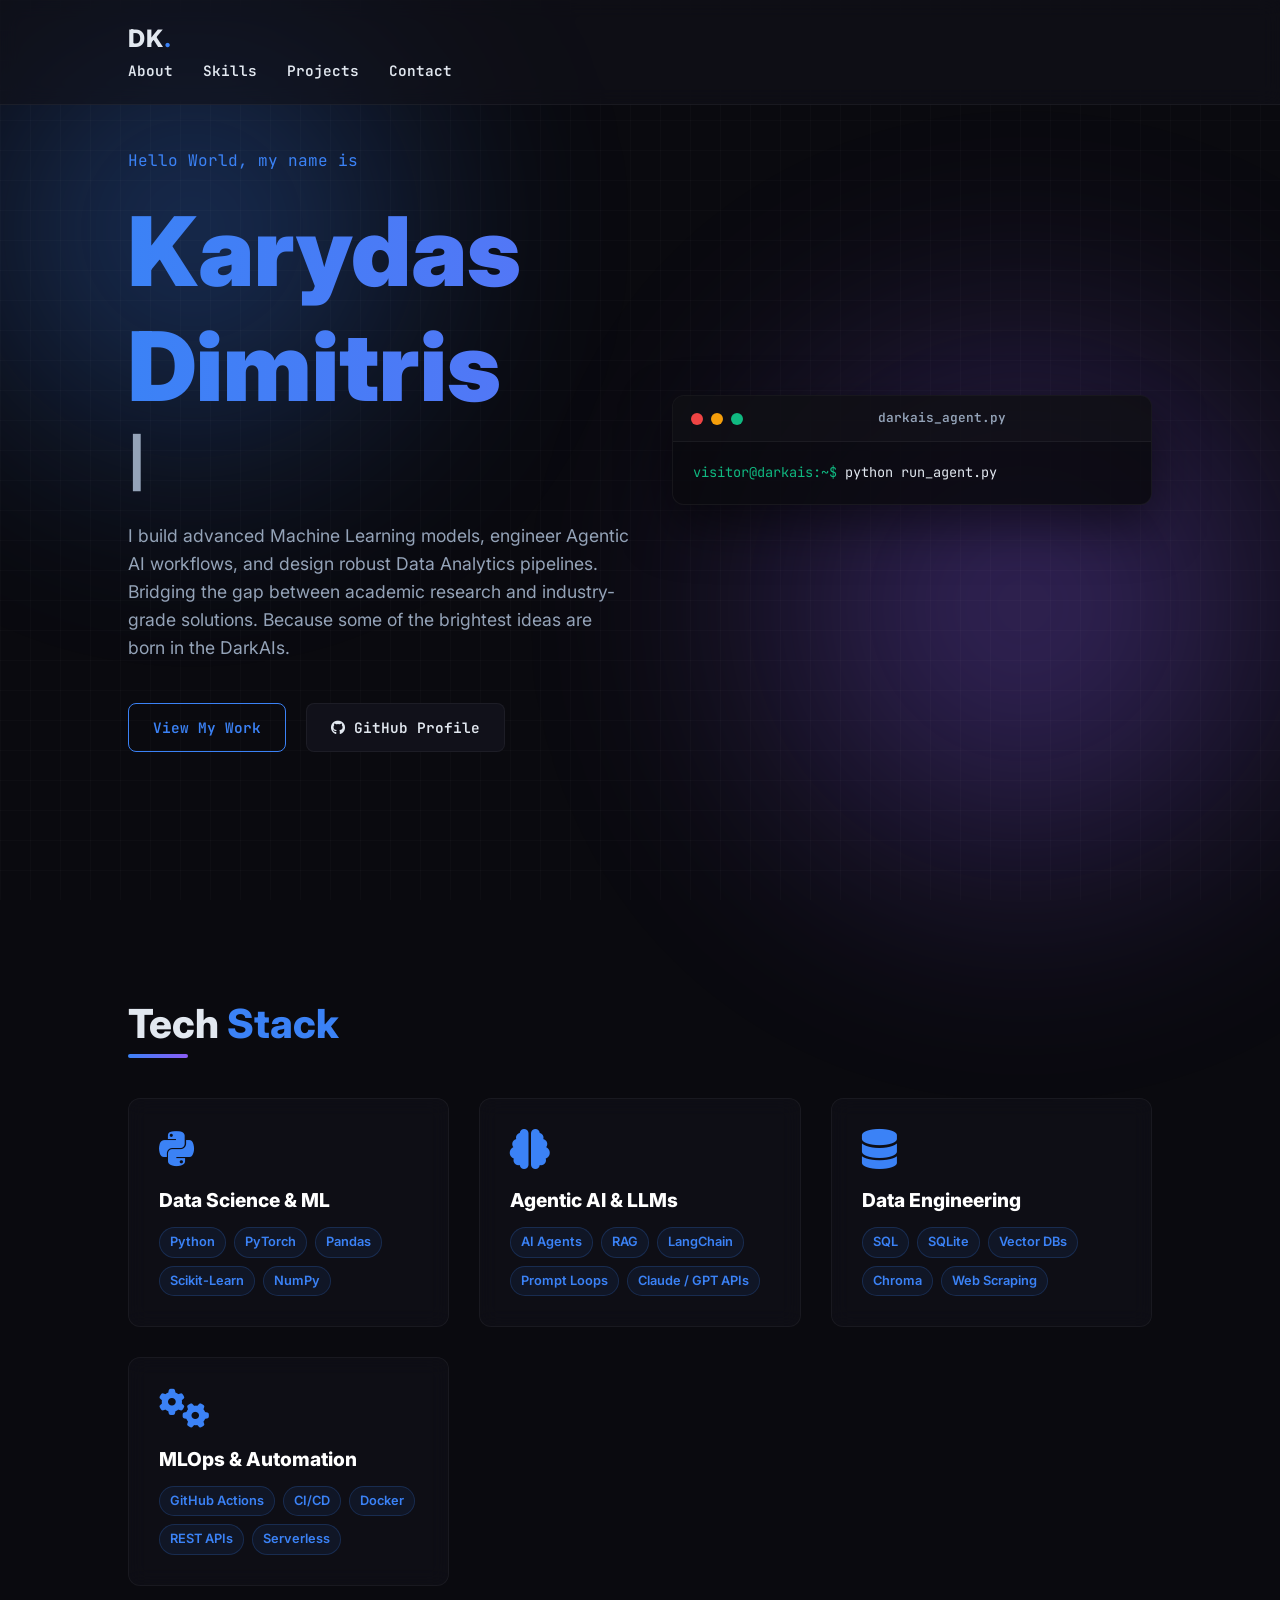
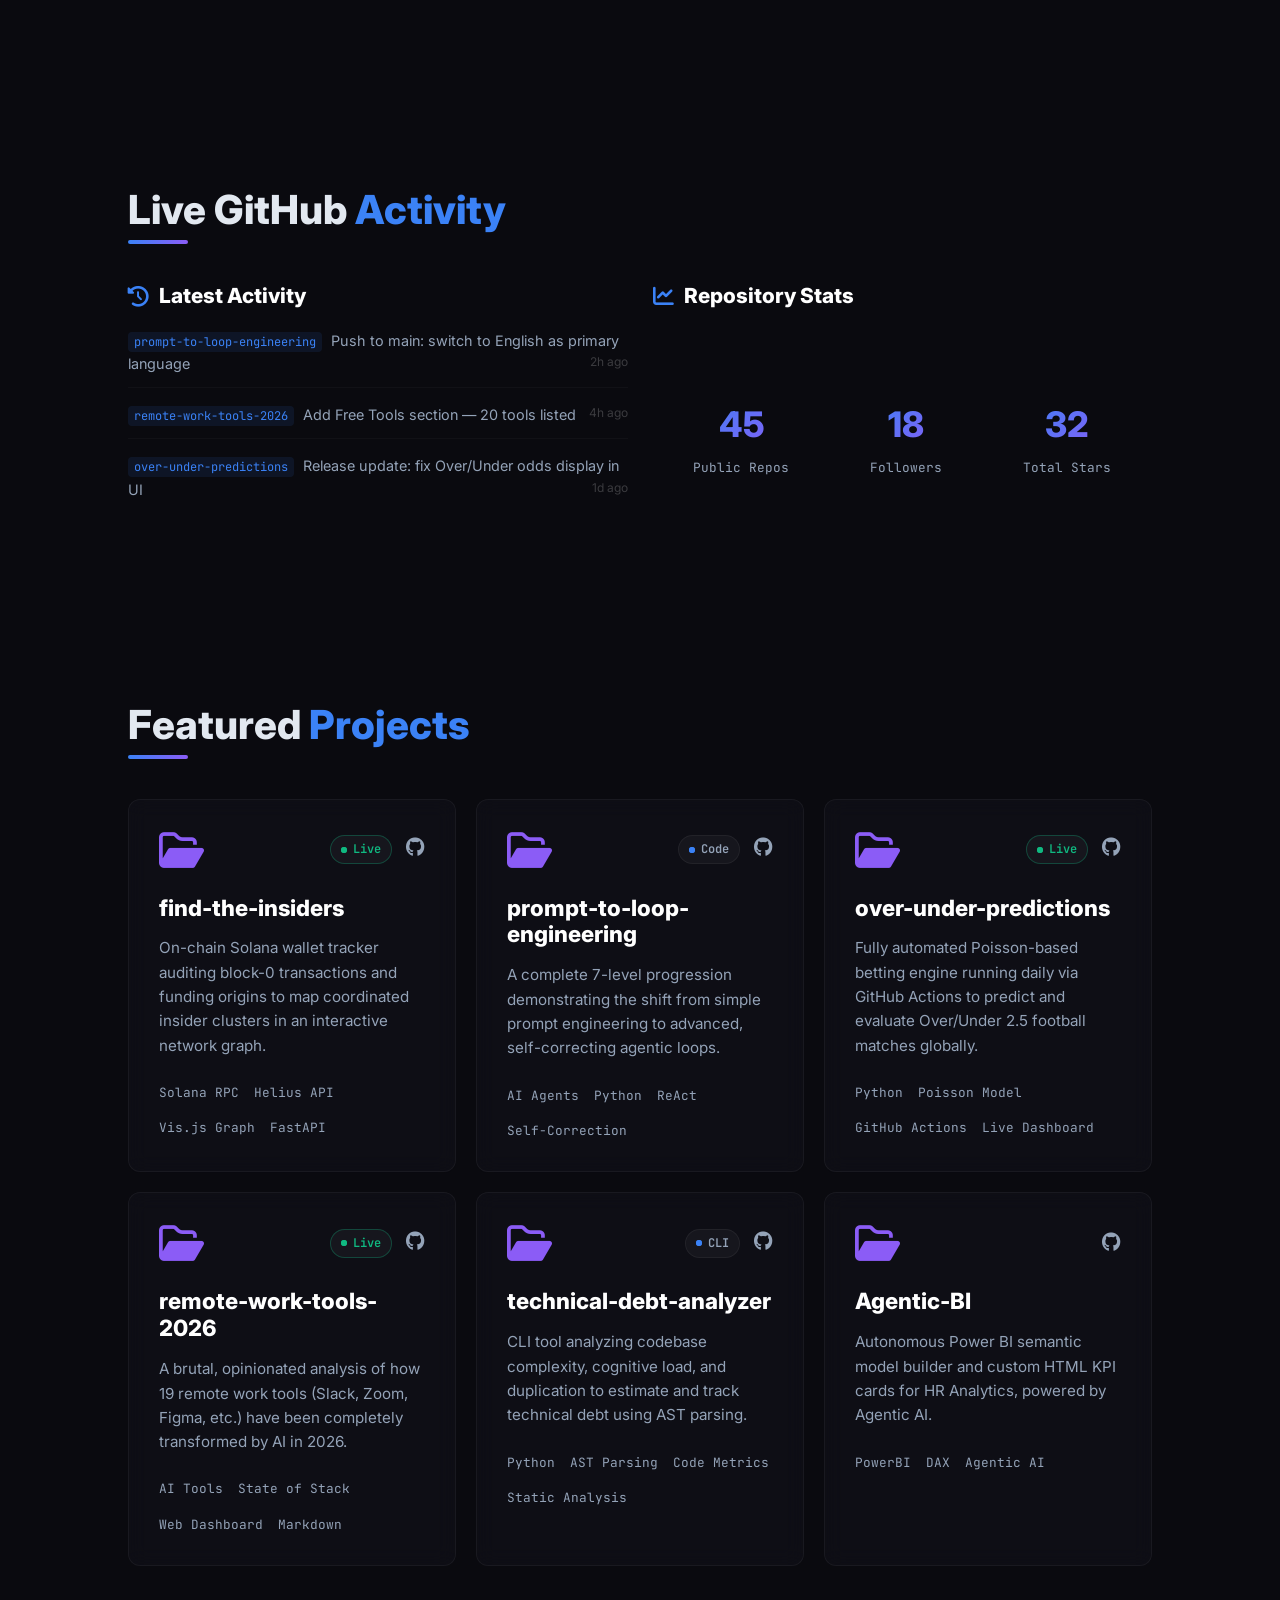
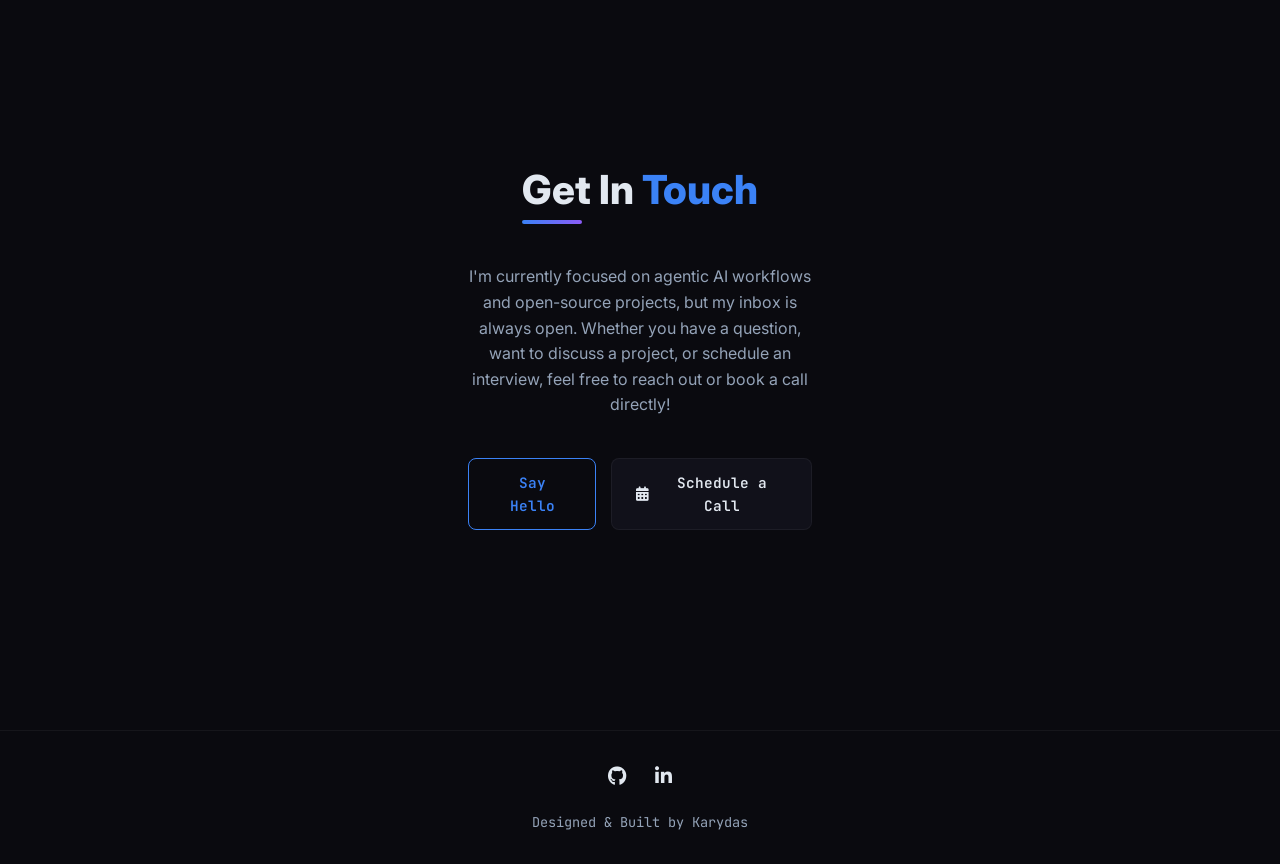
==== commit 719e6472: "feat: Add find-the-insiders as flagship project to portfolio homepage" ====
--- a/index.html
+++ b/index.html
@@ -154,7 +154,28 @@
             <h2 class="section-title">Featured <span>Projects</span></h2>
             <div class="projects-grid">
                 
-                <!-- Project 1: Prompt-to-Loop -->
+                <!-- Project 1: Find The Insiders -->
+                <a href="https://github.com/karidasd/find-the-insiders" target="_blank" class="project-card">
+                    <div class="project-content">
+                        <div class="project-header">
+                            <i class="far fa-folder-open folder-icon"></i>
+                            <div class="project-links">
+                                <span class="live-indicator live"><span class="dot-blink green"></span> Live</span>
+                                <i class="fab fa-github"></i>
+                            </div>
+                        </div>
+                        <h3 class="project-title">find-the-insiders</h3>
+                        <p class="project-desc">On-chain Solana wallet tracker auditing block-0 transactions and funding origins to map coordinated insider clusters in an interactive network graph.</p>
+                        <ul class="project-tech-list">
+                            <li>Solana RPC</li>
+                            <li>Helius API</li>
+                            <li>Vis.js Graph</li>
+                            <li>FastAPI</li>
+                        </ul>
+                    </div>
+                </a>
+
+                <!-- Project 2: Prompt-to-Loop -->
                 <a href="https://github.com/karidasd/prompt-to-loop-engineering" target="_blank" class="project-card">
                     <div class="project-content">
                         <div class="project-header">
@@ -175,7 +196,7 @@
                     </div>
                 </a>
 
-                <!-- Project 2: Over-Under Predictions -->
+                <!-- Project 3: Over-Under Predictions -->
                 <a href="https://github.com/karidasd/over-under-predictions" target="_blank" class="project-card">
                     <div class="project-content">
                         <div class="project-header">
@@ -196,7 +217,7 @@
                     </div>
                 </a>
 
-                <!-- Project 3: Remote Work Tools 2026 -->
+                <!-- Project 4: Remote Work Tools 2026 -->
                 <a href="https://github.com/karidasd/remote-work-tools-2026" target="_blank" class="project-card">
                     <div class="project-content">
                         <div class="project-header">
@@ -217,7 +238,7 @@
                     </div>
                 </a>
 
-                <!-- Project 4: Technical Debt Analyzer -->
+                <!-- Project 5: Technical Debt Analyzer -->
                 <a href="https://github.com/karidasd/technical-debt-analyzer" target="_blank" class="project-card">
                     <div class="project-content">
                         <div class="project-header">
@@ -238,7 +259,7 @@
                     </div>
                 </a>
 
-                <!-- Project 5: Agentic-BI -->
+                <!-- Project 6: Agentic-BI -->
                 <a href="https://github.com/karidasd/Agentic-BI" target="_blank" class="project-card">
                     <div class="project-content">
                         <div class="project-header">
@@ -253,25 +274,6 @@
                             <li>PowerBI</li>
                             <li>DAX</li>
                             <li>Agentic AI</li>
-                        </ul>
-                    </div>
-                </a>
-
-                <!-- Project 6: AI Job Radar -->
-                <a href="https://github.com/karidasd/ai-data-science-jobs" target="_blank" class="project-card">
-                    <div class="project-content">
-                        <div class="project-header">
-                            <i class="far fa-folder-open folder-icon"></i>
-                            <div class="project-links">
-                                <i class="fab fa-github"></i>
-                            </div>
-                        </div>
-                        <h3 class="project-title">AI Job Radar</h3>
-                        <p class="project-desc">Serverless web scraper that finds 300+ remote AI jobs daily, extracting hidden salaries using NLP and tracking live tech stack market share.</p>
-                        <ul class="project-tech-list">
-                            <li>Python</li>
-                            <li>NLP</li>
-                            <li>GitHub Actions</li>
                         </ul>
                     </div>
                 </a>
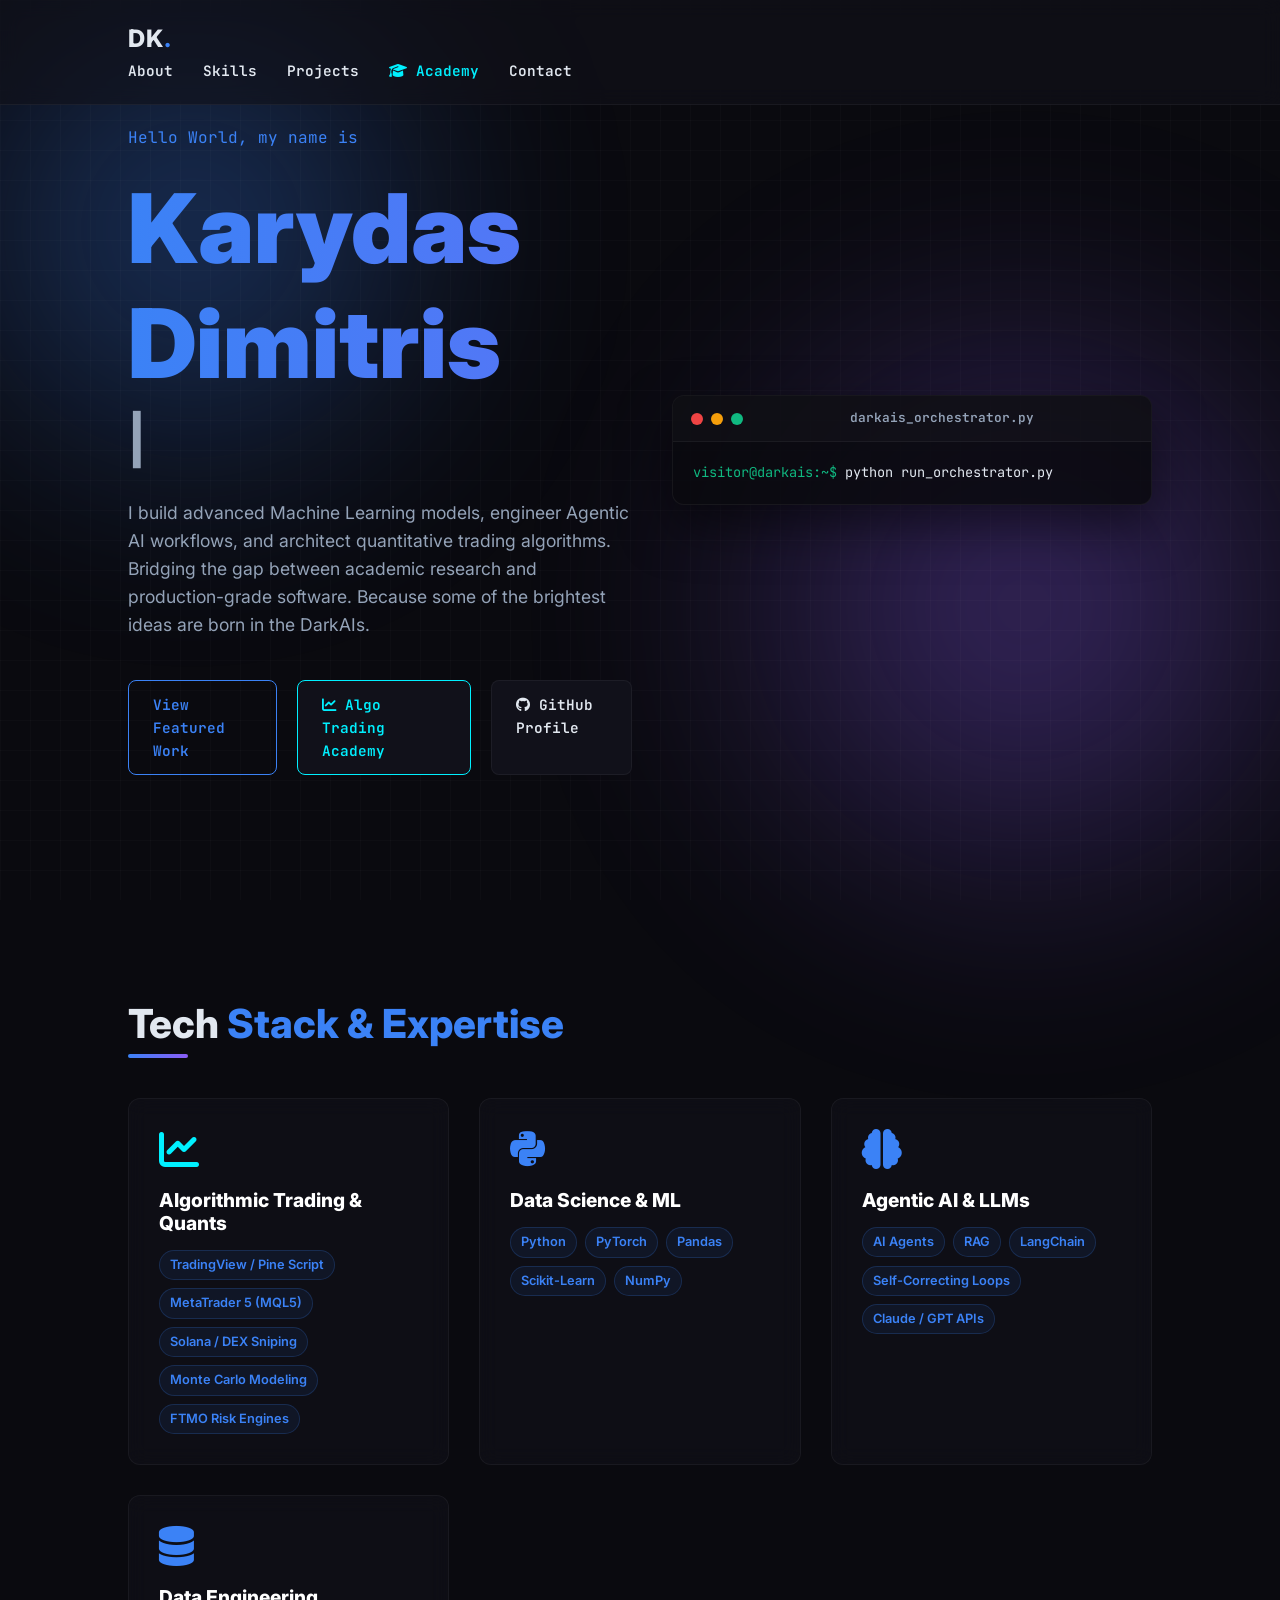
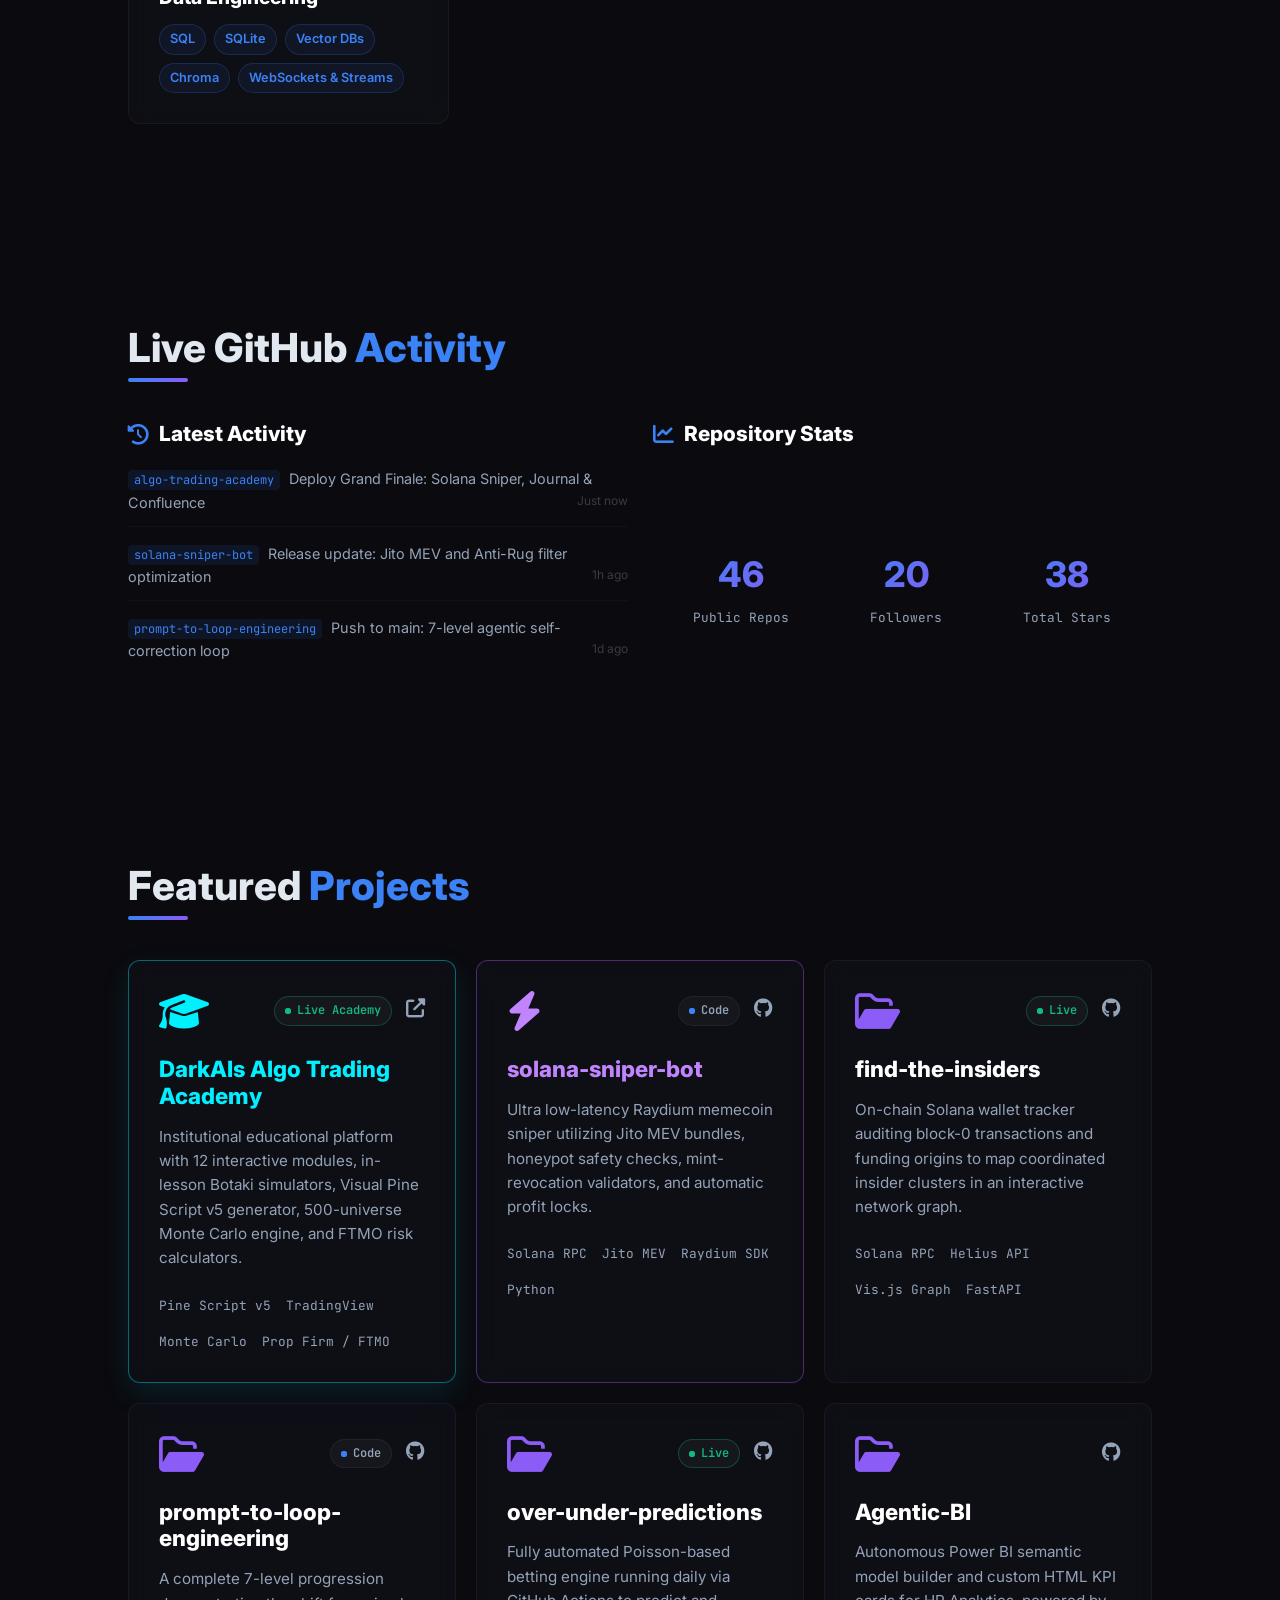
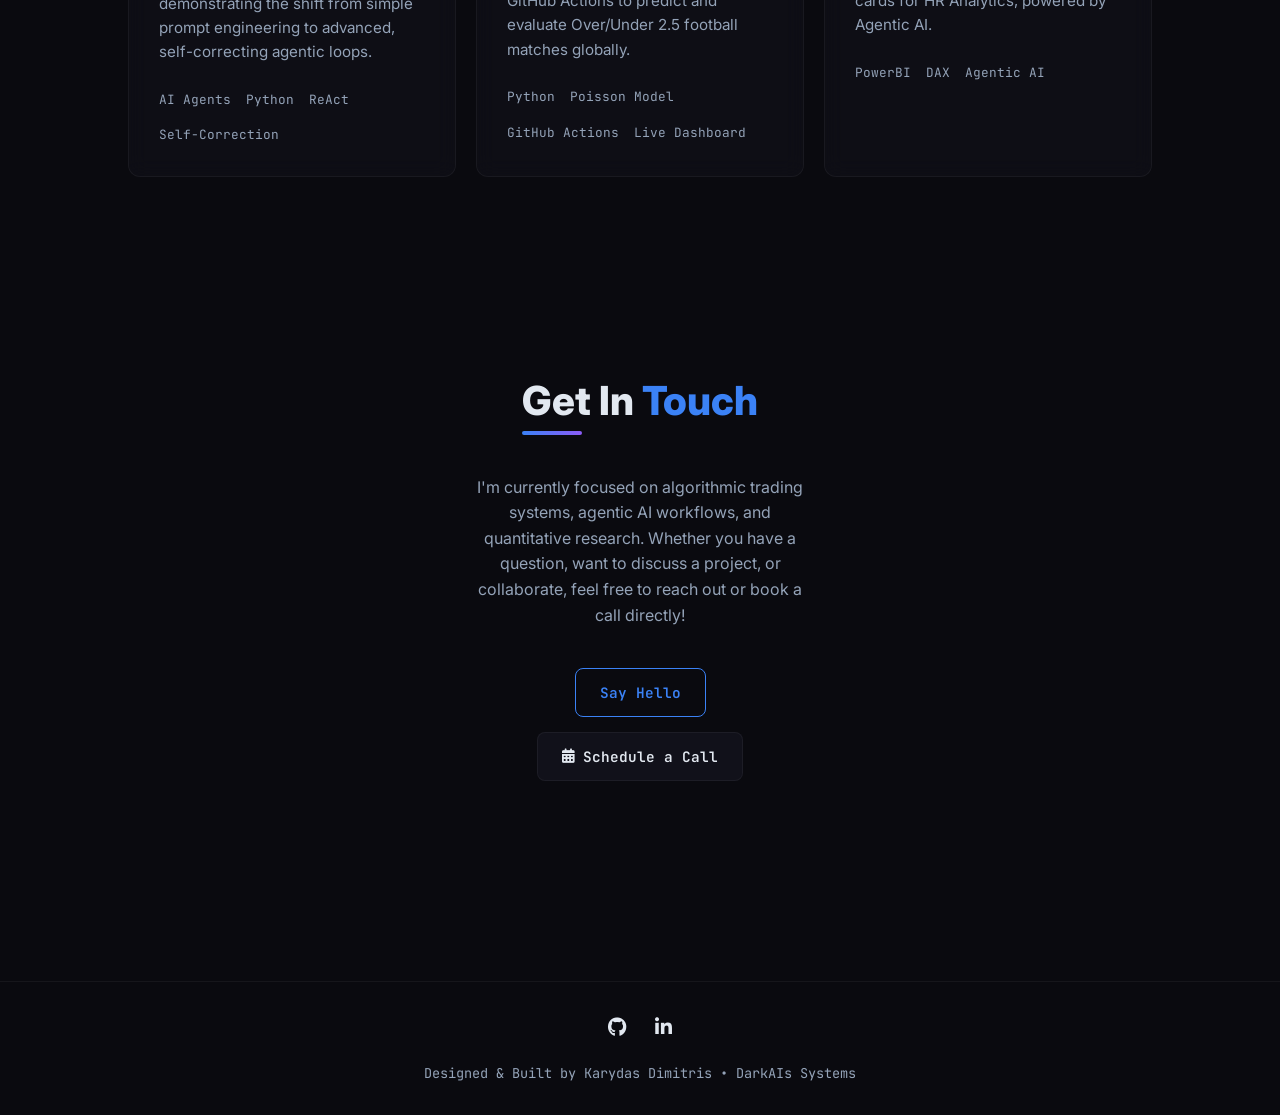
==== commit 00a4cbca: "Elevate portfolio homepage: feature DarkAIs Algo Trading Academy & Solana Sniper Bot, add Quant tech" ====
--- a/index.html
+++ b/index.html
@@ -3,11 +3,11 @@
 <head>
     <meta charset="UTF-8">
     <meta name="viewport" content="width=device-width, initial-scale=1.0">
-    <title>Dimitris Karydas | AI & Data Science Portfolio</title>
+    <title>Dimitris Karydas | AI, Quantitative Finance & Data Science Portfolio</title>
     <!-- Google Fonts: Inter & JetBrains Mono -->
     <link rel="preconnect" href="https://fonts.googleapis.com">
     <link rel="preconnect" href="https://fonts.gstatic.com" crossorigin>
-    <link href="https://fonts.googleapis.com/css2?family=Inter:wght@300;400;600;800&family=JetBrains+Mono:wght@400;700&display=swap" rel="stylesheet">
+    <link href="https://fonts.googleapis.com/css2?family=Inter:wght@300;400;600;800&family=JetBrains+Mono:wght@400;700&family=Orbitron:wght@600;800&display=swap" rel="stylesheet">
     <!-- FontAwesome for icons -->
     <link rel="stylesheet" href="https://cdnjs.cloudflare.com/ajax/libs/font-awesome/6.4.0/css/all.min.css">
     <link rel="stylesheet" href="style.css">
@@ -25,6 +25,7 @@
                 <li><a href="#about">About</a></li>
                 <li><a href="#skills">Skills</a></li>
                 <li><a href="#projects">Projects</a></li>
+                <li><a href="https://karidasd.github.io/algo-trading-academy/" target="_blank" style="color:#00F0FF;"><i class="fas fa-graduation-cap"></i> Academy</a></li>
                 <li><a href="#contact">Contact</a></li>
             </ul>
         </nav>
@@ -41,10 +42,11 @@
                         <span id="typed-text"></span><span class="cursor">|</span>
                     </h2>
                     <p class="description">
-                        I build advanced Machine Learning models, engineer Agentic AI workflows, and design robust Data Analytics pipelines. Bridging the gap between academic research and industry-grade solutions. Because some of the brightest ideas are born in the DarkAIs.
+                        I build advanced Machine Learning models, engineer Agentic AI workflows, and architect quantitative trading algorithms. Bridging the gap between academic research and production-grade software. Because some of the brightest ideas are born in the DarkAIs.
                     </p>
                     <div class="hero-buttons">
-                        <a href="#projects" class="btn btn-primary">View My Work</a>
+                        <a href="#projects" class="btn btn-primary">View Featured Work</a>
+                        <a href="https://karidasd.github.io/algo-trading-academy/" target="_blank" class="btn btn-secondary" style="border-color:#00F0FF; color:#00F0FF;"><i class="fas fa-chart-line"></i> Algo Trading Academy</a>
                         <a href="https://github.com/karidasd" target="_blank" class="btn btn-secondary"><i class="fab fa-github"></i> GitHub Profile</a>
                     </div>
                 </div>
@@ -53,14 +55,14 @@
                         <span class="dot red"></span>
                         <span class="dot yellow"></span>
                         <span class="dot green"></span>
-                        <span class="terminal-title">darkais_agent.py</span>
+                        <span class="terminal-title">darkais_orchestrator.py</span>
                     </div>
                     <div class="terminal-body" id="terminal-body">
-                        <span class="t-green">visitor@darkais:~$</span> python run_agent.py<br>
-                        <span class="t-blue">[INFO]</span> Initializing DarkAIs Orchestrator...<br>
-                        <span class="t-blue">[INFO]</span> Memory patterns loaded.<br>
-                        <span class="t-yellow">[AGENTS]</span> Spawning Researcher, Critic, Writer...<br>
-                        <span class="t-green">[SUCCESS]</span> Agent Loop stabilized. Ready.<br>
+                        <span class="t-green">visitor@darkais:~$</span> python run_orchestrator.py<br>
+                        <span class="t-blue">[INFO]</span> Initializing DarkAIs Quant & AI Systems...<br>
+                        <span class="t-blue">[INFO]</span> Connecting to Solana RPC & Broker WebSockets...<br>
+                        <span class="t-yellow">[AGENTS]</span> Spawning Algo Academy, Solana Sniper, Agentic-BI...<br>
+                        <span class="t-green">[SUCCESS]</span> All systems operational. Ready.<br>
                         <span class="t-green">visitor@darkais:~$</span> <span class="blink-cursor">_</span>
                     </div>
                 </div>
@@ -69,8 +71,19 @@
 
         <!-- SKILLS SECTION -->
         <section id="skills" class="skills section">
-            <h2 class="section-title">Tech <span>Stack</span></h2>
+            <h2 class="section-title">Tech <span>Stack & Expertise</span></h2>
             <div class="skills-grid">
+                <div class="skill-card">
+                    <i class="fas fa-chart-line skill-icon" style="color:#00F0FF;"></i>
+                    <h3>Algorithmic Trading & Quants</h3>
+                    <div class="tech-badges">
+                        <span class="badge">TradingView / Pine Script</span>
+                        <span class="badge">MetaTrader 5 (MQL5)</span>
+                        <span class="badge">Solana / DEX Sniping</span>
+                        <span class="badge">Monte Carlo Modeling</span>
+                        <span class="badge">FTMO Risk Engines</span>
+                    </div>
+                </div>
                 <div class="skill-card">
                     <i class="fab fa-python skill-icon"></i>
                     <h3>Data Science & ML</h3>
@@ -89,7 +102,7 @@
                         <span class="badge">AI Agents</span>
                         <span class="badge">RAG</span>
                         <span class="badge">LangChain</span>
-                        <span class="badge">Prompt Loops</span>
+                        <span class="badge">Self-Correcting Loops</span>
                         <span class="badge">Claude / GPT APIs</span>
                     </div>
                 </div>
@@ -101,18 +114,7 @@
                         <span class="badge">SQLite</span>
                         <span class="badge">Vector DBs</span>
                         <span class="badge">Chroma</span>
-                        <span class="badge">Web Scraping</span>
-                    </div>
-                </div>
-                <div class="skill-card">
-                    <i class="fas fa-cogs skill-icon"></i>
-                    <h3>MLOps & Automation</h3>
-                    <div class="tech-badges">
-                        <span class="badge">GitHub Actions</span>
-                        <span class="badge">CI/CD</span>
-                        <span class="badge">Docker</span>
-                        <span class="badge">REST APIs</span>
-                        <span class="badge">Serverless</span>
+                        <span class="badge">WebSockets & Streams</span>
                     </div>
                 </div>
             </div>
@@ -154,7 +156,49 @@
             <h2 class="section-title">Featured <span>Projects</span></h2>
             <div class="projects-grid">
                 
-                <!-- Project 1: Find The Insiders -->
+                <!-- Project 0: DarkAIs Algo Trading Academy (FLAGSHIP) -->
+                <a href="https://karidasd.github.io/algo-trading-academy/" target="_blank" class="project-card" style="border-color: rgba(0, 240, 255, 0.4); box-shadow: 0 10px 30px rgba(0, 240, 255, 0.1);">
+                    <div class="project-content">
+                        <div class="project-header">
+                            <i class="fas fa-graduation-cap folder-icon" style="color:#00F0FF;"></i>
+                            <div class="project-links">
+                                <span class="live-indicator live"><span class="dot-blink green"></span> Live Academy</span>
+                                <i class="fas fa-external-link-alt"></i>
+                            </div>
+                        </div>
+                        <h3 class="project-title" style="color:#00F0FF;">DarkAIs Algo Trading Academy</h3>
+                        <p class="project-desc">Institutional educational platform with 12 interactive modules, in-lesson Botaki simulators, Visual Pine Script v5 generator, 500-universe Monte Carlo engine, and FTMO risk calculators.</p>
+                        <ul class="project-tech-list">
+                            <li>Pine Script v5</li>
+                            <li>TradingView</li>
+                            <li>Monte Carlo</li>
+                            <li>Prop Firm / FTMO</li>
+                        </ul>
+                    </div>
+                </a>
+
+                <!-- Project 1: Solana Sniper Bot -->
+                <a href="https://github.com/karidasd/solana-sniper-bot" target="_blank" class="project-card" style="border-color: rgba(168, 85, 247, 0.4);">
+                    <div class="project-content">
+                        <div class="project-header">
+                            <i class="fas fa-bolt folder-icon" style="color:#C084FC;"></i>
+                            <div class="project-links">
+                                <span class="live-indicator"><span class="dot-blink"></span> Code</span>
+                                <i class="fab fa-github"></i>
+                            </div>
+                        </div>
+                        <h3 class="project-title" style="color:#C084FC;">solana-sniper-bot</h3>
+                        <p class="project-desc">Ultra low-latency Raydium memecoin sniper utilizing Jito MEV bundles, honeypot safety checks, mint-revocation validators, and automatic profit locks.</p>
+                        <ul class="project-tech-list">
+                            <li>Solana RPC</li>
+                            <li>Jito MEV</li>
+                            <li>Raydium SDK</li>
+                            <li>Python</li>
+                        </ul>
+                    </div>
+                </a>
+
+                <!-- Project 2: Find The Insiders -->
                 <a href="https://github.com/karidasd/find-the-insiders" target="_blank" class="project-card">
                     <div class="project-content">
                         <div class="project-header">
@@ -175,7 +219,7 @@
                     </div>
                 </a>
 
-                <!-- Project 2: Prompt-to-Loop -->
+                <!-- Project 3: Prompt-to-Loop -->
                 <a href="https://github.com/karidasd/prompt-to-loop-engineering" target="_blank" class="project-card">
                     <div class="project-content">
                         <div class="project-header">
@@ -196,7 +240,7 @@
                     </div>
                 </a>
 
-                <!-- Project 3: Over-Under Predictions -->
+                <!-- Project 4: Over-Under Predictions -->
                 <a href="https://github.com/karidasd/over-under-predictions" target="_blank" class="project-card">
                     <div class="project-content">
                         <div class="project-header">
@@ -217,49 +261,7 @@
                     </div>
                 </a>
 
-                <!-- Project 4: Remote Work Tools 2026 -->
-                <a href="https://github.com/karidasd/remote-work-tools-2026" target="_blank" class="project-card">
-                    <div class="project-content">
-                        <div class="project-header">
-                            <i class="far fa-folder-open folder-icon"></i>
-                            <div class="project-links">
-                                <span class="live-indicator live"><span class="dot-blink green"></span> Live</span>
-                                <i class="fab fa-github"></i>
-                            </div>
-                        </div>
-                        <h3 class="project-title">remote-work-tools-2026</h3>
-                        <p class="project-desc">A brutal, opinionated analysis of how 19 remote work tools (Slack, Zoom, Figma, etc.) have been completely transformed by AI in 2026.</p>
-                        <ul class="project-tech-list">
-                            <li>AI Tools</li>
-                            <li>State of Stack</li>
-                            <li>Web Dashboard</li>
-                            <li>Markdown</li>
-                        </ul>
-                    </div>
-                </a>
-
-                <!-- Project 5: Technical Debt Analyzer -->
-                <a href="https://github.com/karidasd/technical-debt-analyzer" target="_blank" class="project-card">
-                    <div class="project-content">
-                        <div class="project-header">
-                            <i class="far fa-folder-open folder-icon"></i>
-                            <div class="project-links">
-                                <span class="live-indicator"><span class="dot-blink"></span> CLI</span>
-                                <i class="fab fa-github"></i>
-                            </div>
-                        </div>
-                        <h3 class="project-title">technical-debt-analyzer</h3>
-                        <p class="project-desc">CLI tool analyzing codebase complexity, cognitive load, and duplication to estimate and track technical debt using AST parsing.</p>
-                        <ul class="project-tech-list">
-                            <li>Python</li>
-                            <li>AST Parsing</li>
-                            <li>Code Metrics</li>
-                            <li>Static Analysis</li>
-                        </ul>
-                    </div>
-                </a>
-
-                <!-- Project 6: Agentic-BI -->
+                <!-- Project 5: Agentic-BI -->
                 <a href="https://github.com/karidasd/Agentic-BI" target="_blank" class="project-card">
                     <div class="project-content">
                         <div class="project-header">
@@ -284,8 +286,8 @@
         <!-- CONTACT SECTION -->
         <section id="contact" class="contact section">
             <h2 class="section-title">Get In <span>Touch</span></h2>
-            <p>I'm currently focused on agentic AI workflows and open-source projects, but my inbox is always open. Whether you have a question, want to discuss a project, or schedule an interview, feel free to reach out or book a call directly!</p>
-            <div style="display: flex; gap: 15px; justify-content: center; margin-top: 20px;">
+            <p>I'm currently focused on algorithmic trading systems, agentic AI workflows, and quantitative research. Whether you have a question, want to discuss a project, or collaborate, feel free to reach out or book a call directly!</p>
+            <div style="display: flex; gap: 15px; justify-content: center; margin-top: 20px; flex-wrap: wrap;">
                 <a href="mailto:karidasdimitris23@gmail.com" class="btn btn-primary">Say Hello</a>
                 <a href="https://calendly.com/karidasdimitris23" target="_blank" class="btn btn-secondary" style="display: flex; align-items: center; gap: 8px;"><i class="fas fa-calendar-alt"></i> Schedule a Call</a>
             </div>
@@ -297,7 +299,7 @@
             <a href="https://github.com/karidasd" target="_blank"><i class="fab fa-github"></i></a>
             <a href="https://www.linkedin.com/in/dimitris-karydas-04638362/" target="_blank"><i class="fab fa-linkedin-in"></i></a>
         </div>
-        <p>Designed & Built by Karydas</p>
+        <p>Designed & Built by Karydas Dimitris • DarkAIs Systems</p>
     </footer>
 
     <script src="script.js"></script>
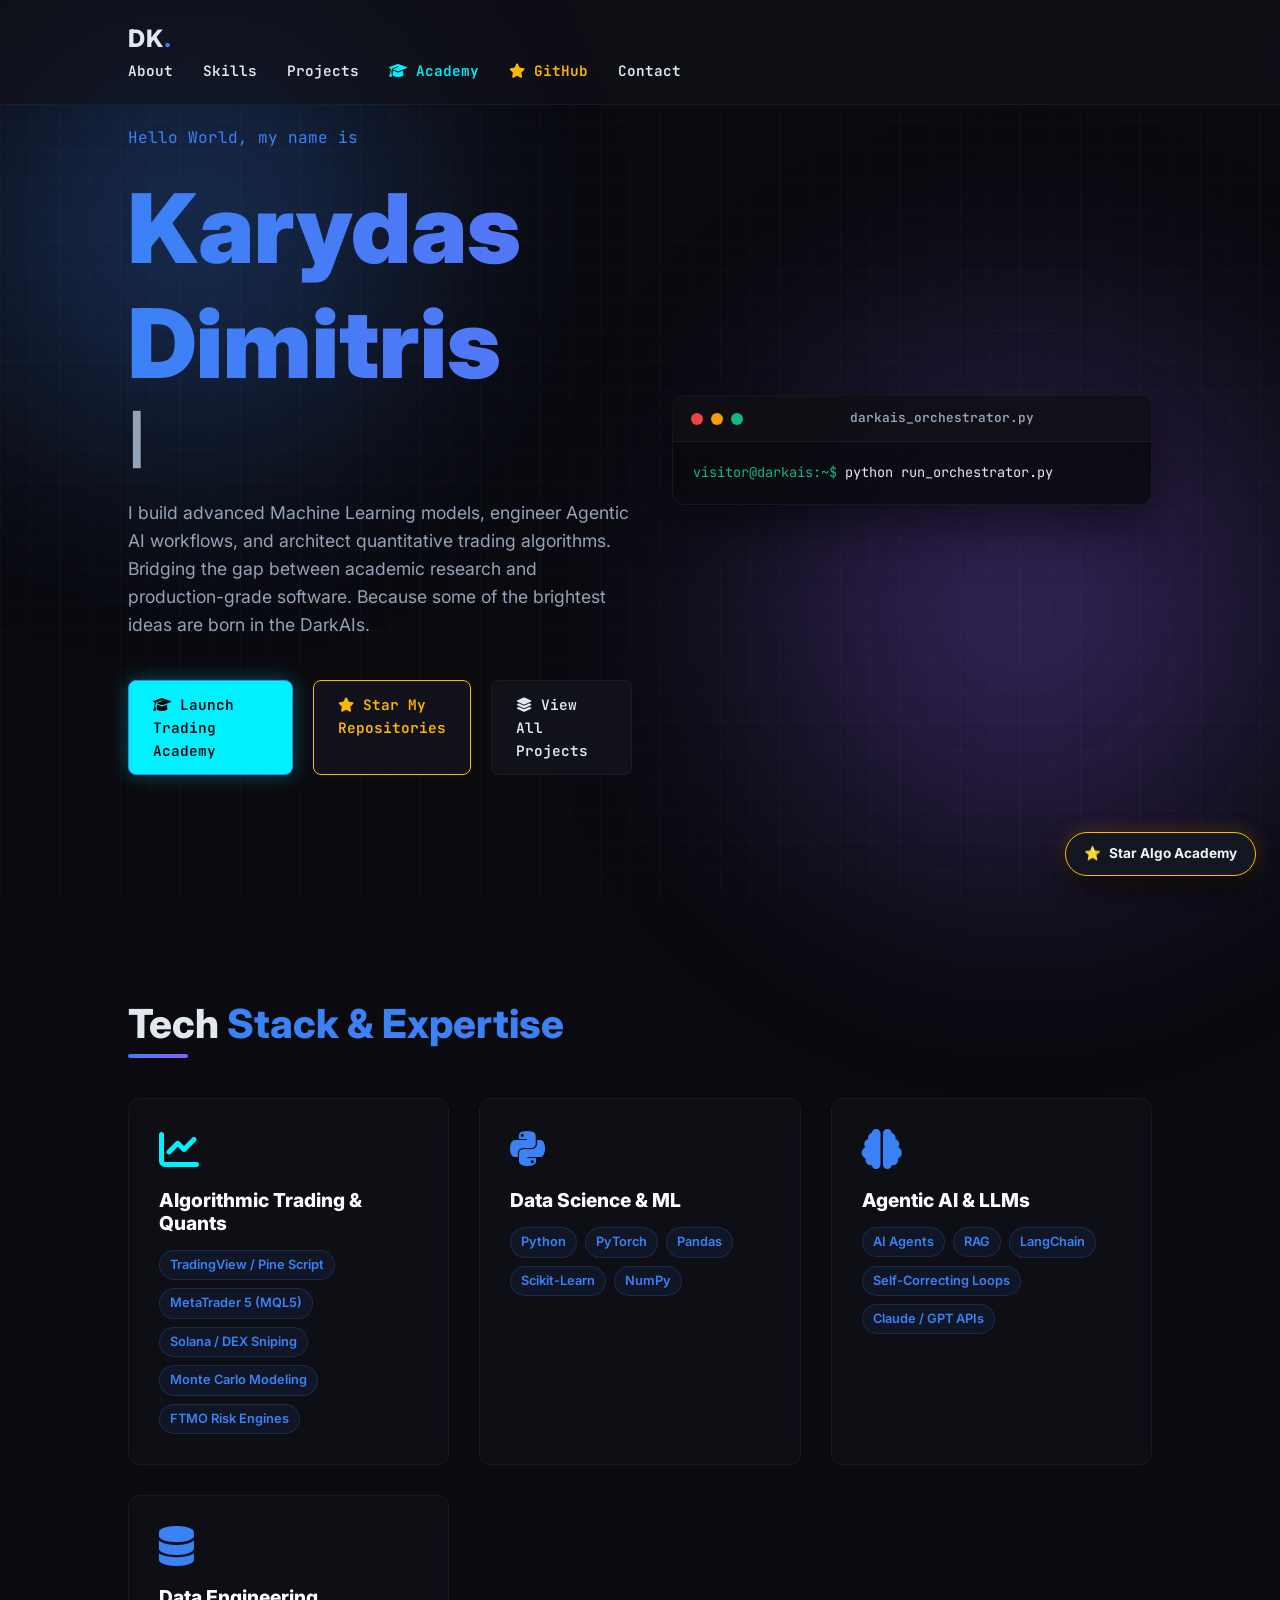
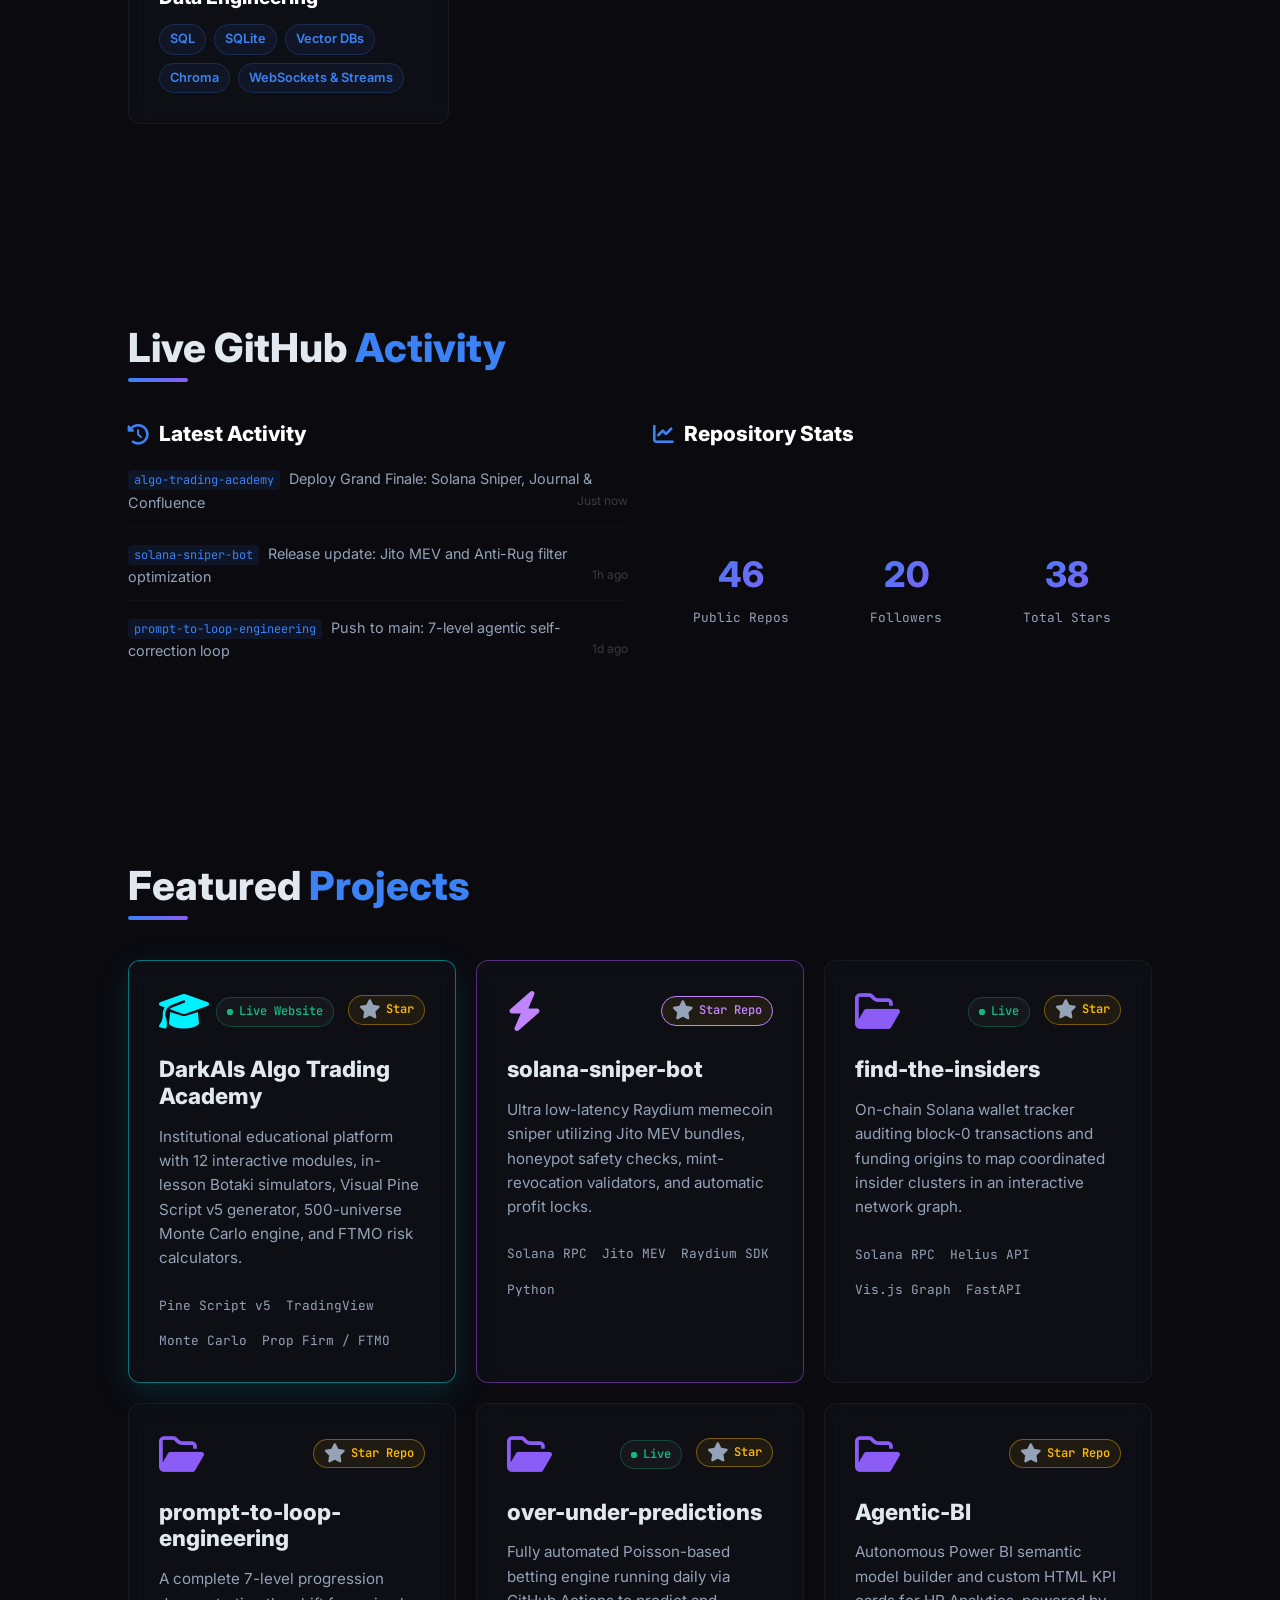
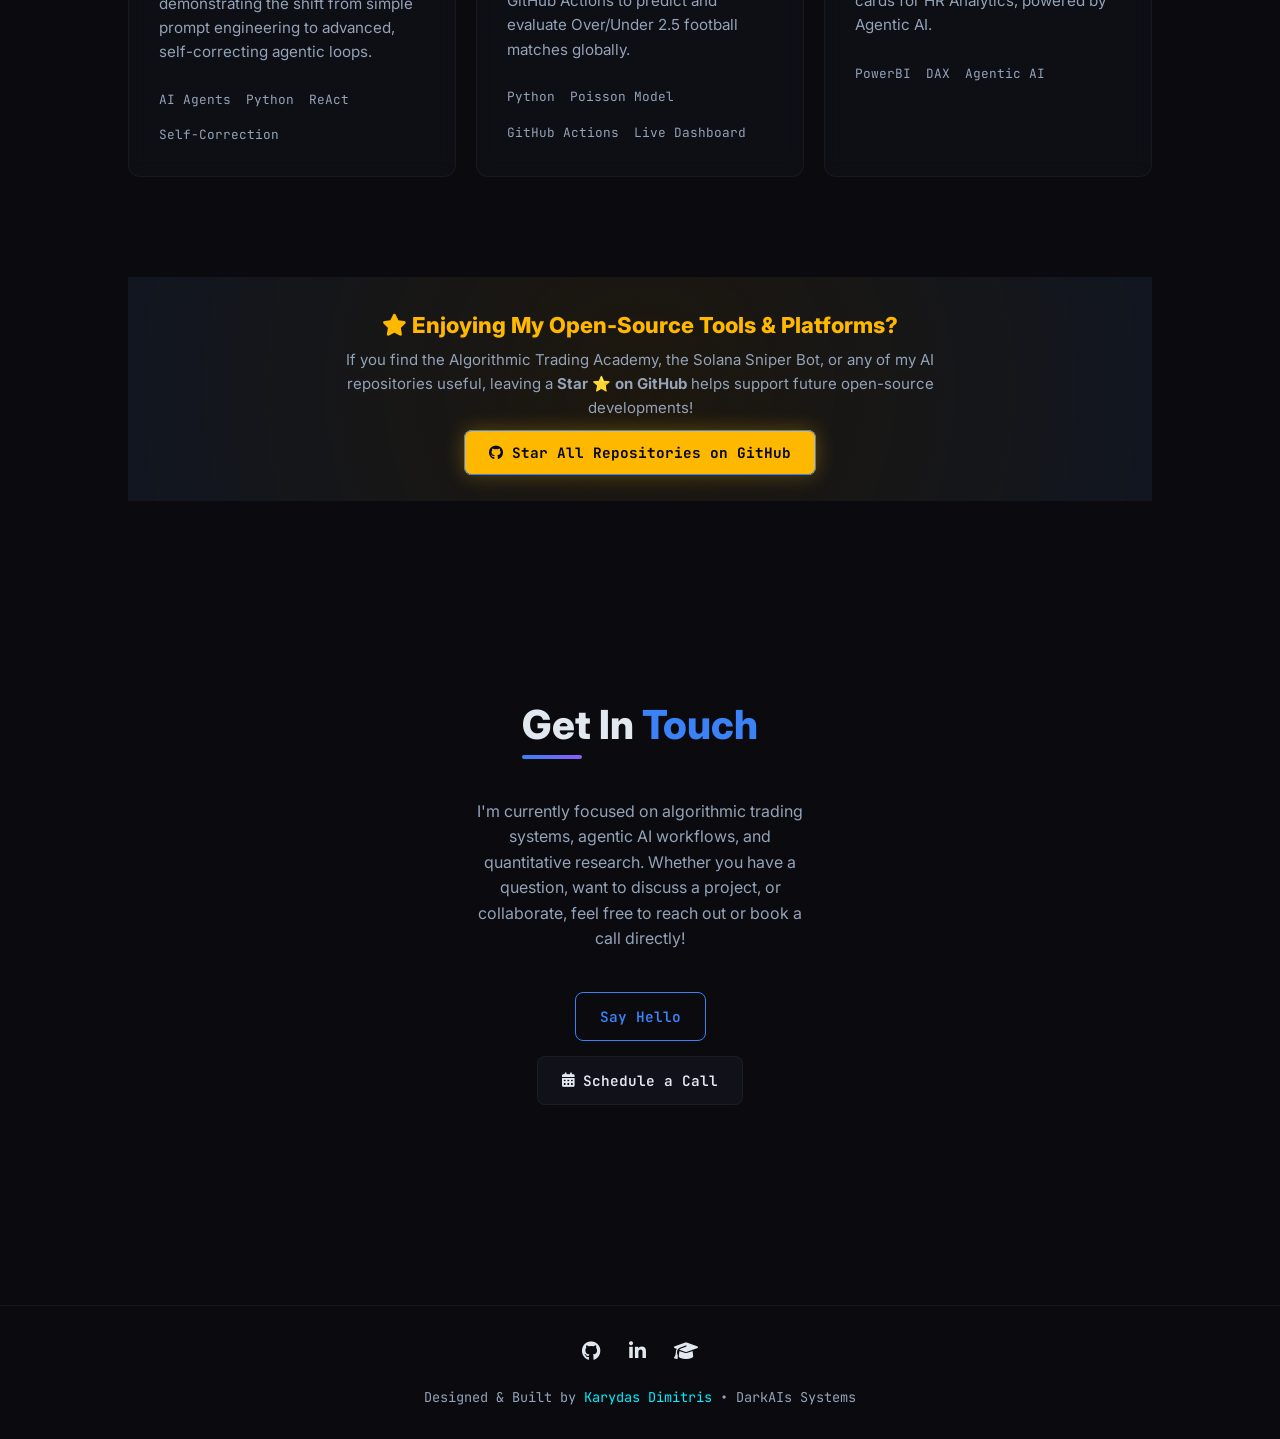
==== commit 8e21d0a9: "Add Star CTAs, interlink with Algo Trading Academy, and add floating star badge" ====
--- a/index.html
+++ b/index.html
@@ -25,7 +25,8 @@
                 <li><a href="#about">About</a></li>
                 <li><a href="#skills">Skills</a></li>
                 <li><a href="#projects">Projects</a></li>
-                <li><a href="https://karidasd.github.io/algo-trading-academy/" target="_blank" style="color:#00F0FF;"><i class="fas fa-graduation-cap"></i> Academy</a></li>
+                <li><a href="https://karidasd.github.io/algo-trading-academy/" target="_blank" style="color:#00F0FF; font-weight:600;"><i class="fas fa-graduation-cap"></i> Academy</a></li>
+                <li><a href="https://github.com/karidasd" target="_blank" style="color:#FFB800; font-weight:600;"><i class="fas fa-star"></i> GitHub</a></li>
                 <li><a href="#contact">Contact</a></li>
             </ul>
         </nav>
@@ -45,9 +46,9 @@
                         I build advanced Machine Learning models, engineer Agentic AI workflows, and architect quantitative trading algorithms. Bridging the gap between academic research and production-grade software. Because some of the brightest ideas are born in the DarkAIs.
                     </p>
                     <div class="hero-buttons">
-                        <a href="#projects" class="btn btn-primary">View Featured Work</a>
-                        <a href="https://karidasd.github.io/algo-trading-academy/" target="_blank" class="btn btn-secondary" style="border-color:#00F0FF; color:#00F0FF;"><i class="fas fa-chart-line"></i> Algo Trading Academy</a>
-                        <a href="https://github.com/karidasd" target="_blank" class="btn btn-secondary"><i class="fab fa-github"></i> GitHub Profile</a>
+                        <a href="https://karidasd.github.io/algo-trading-academy/" target="_blank" class="btn btn-primary" style="background:#00F0FF; color:#05070A; box-shadow:0 0 20px rgba(0,240,255,0.3);"><i class="fas fa-graduation-cap"></i> Launch Trading Academy</a>
+                        <a href="https://github.com/karidasd?tab=repositories" target="_blank" class="btn btn-secondary" style="border-color:#FFB800; color:#FFB800;"><i class="fas fa-star"></i> Star My Repositories</a>
+                        <a href="#projects" class="btn btn-secondary"><i class="fas fa-layer-group"></i> View All Projects</a>
                     </div>
                 </div>
                 <div class="hero-terminal glass-card">
@@ -157,16 +158,16 @@
             <div class="projects-grid">
                 
                 <!-- Project 0: DarkAIs Algo Trading Academy (FLAGSHIP) -->
-                <a href="https://karidasd.github.io/algo-trading-academy/" target="_blank" class="project-card" style="border-color: rgba(0, 240, 255, 0.4); box-shadow: 0 10px 30px rgba(0, 240, 255, 0.1);">
+                <div class="project-card" style="border-color: rgba(0, 240, 255, 0.45); box-shadow: 0 10px 35px rgba(0, 240, 255, 0.12); position: relative;">
                     <div class="project-content">
                         <div class="project-header">
                             <i class="fas fa-graduation-cap folder-icon" style="color:#00F0FF;"></i>
                             <div class="project-links">
-                                <span class="live-indicator live"><span class="dot-blink green"></span> Live Academy</span>
-                                <i class="fas fa-external-link-alt"></i>
-                            </div>
-                        </div>
-                        <h3 class="project-title" style="color:#00F0FF;">DarkAIs Algo Trading Academy</h3>
+                                <a href="https://karidasd.github.io/algo-trading-academy/" target="_blank" class="live-indicator live"><span class="dot-blink green"></span> Live Website</a>
+                                <a href="https://github.com/karidasd/algo-trading-academy" target="_blank" class="star-cta-btn"><i class="fas fa-star"></i> Star</a>
+                            </div>
+                        </div>
+                        <h3 class="project-title" style="color:#00F0FF;"><a href="https://karidasd.github.io/algo-trading-academy/" target="_blank">DarkAIs Algo Trading Academy</a></h3>
                         <p class="project-desc">Institutional educational platform with 12 interactive modules, in-lesson Botaki simulators, Visual Pine Script v5 generator, 500-universe Monte Carlo engine, and FTMO risk calculators.</p>
                         <ul class="project-tech-list">
                             <li>Pine Script v5</li>
@@ -175,19 +176,18 @@
                             <li>Prop Firm / FTMO</li>
                         </ul>
                     </div>
-                </a>
+                </div>
 
                 <!-- Project 1: Solana Sniper Bot -->
-                <a href="https://github.com/karidasd/solana-sniper-bot" target="_blank" class="project-card" style="border-color: rgba(168, 85, 247, 0.4);">
+                <div class="project-card" style="border-color: rgba(168, 85, 247, 0.45);">
                     <div class="project-content">
                         <div class="project-header">
                             <i class="fas fa-bolt folder-icon" style="color:#C084FC;"></i>
                             <div class="project-links">
-                                <span class="live-indicator"><span class="dot-blink"></span> Code</span>
-                                <i class="fab fa-github"></i>
-                            </div>
-                        </div>
-                        <h3 class="project-title" style="color:#C084FC;">solana-sniper-bot</h3>
+                                <a href="https://github.com/karidasd/solana-sniper-bot" target="_blank" class="star-cta-btn" style="border-color:#C084FC; color:#C084FC;"><i class="fas fa-star"></i> Star Repo</a>
+                            </div>
+                        </div>
+                        <h3 class="project-title" style="color:#C084FC;"><a href="https://github.com/karidasd/solana-sniper-bot" target="_blank">solana-sniper-bot</a></h3>
                         <p class="project-desc">Ultra low-latency Raydium memecoin sniper utilizing Jito MEV bundles, honeypot safety checks, mint-revocation validators, and automatic profit locks.</p>
                         <ul class="project-tech-list">
                             <li>Solana RPC</li>
@@ -196,19 +196,19 @@
                             <li>Python</li>
                         </ul>
                     </div>
-                </a>
+                </div>
 
                 <!-- Project 2: Find The Insiders -->
-                <a href="https://github.com/karidasd/find-the-insiders" target="_blank" class="project-card">
+                <div class="project-card">
                     <div class="project-content">
                         <div class="project-header">
                             <i class="far fa-folder-open folder-icon"></i>
                             <div class="project-links">
-                                <span class="live-indicator live"><span class="dot-blink green"></span> Live</span>
-                                <i class="fab fa-github"></i>
-                            </div>
-                        </div>
-                        <h3 class="project-title">find-the-insiders</h3>
+                                <a href="https://find-the-insiders.onrender.com" target="_blank" class="live-indicator live"><span class="dot-blink green"></span> Live</a>
+                                <a href="https://github.com/karidasd/find-the-insiders" target="_blank" class="star-cta-btn"><i class="fas fa-star"></i> Star</a>
+                            </div>
+                        </div>
+                        <h3 class="project-title"><a href="https://github.com/karidasd/find-the-insiders" target="_blank">find-the-insiders</a></h3>
                         <p class="project-desc">On-chain Solana wallet tracker auditing block-0 transactions and funding origins to map coordinated insider clusters in an interactive network graph.</p>
                         <ul class="project-tech-list">
                             <li>Solana RPC</li>
@@ -217,19 +217,18 @@
                             <li>FastAPI</li>
                         </ul>
                     </div>
-                </a>
+                </div>
 
                 <!-- Project 3: Prompt-to-Loop -->
-                <a href="https://github.com/karidasd/prompt-to-loop-engineering" target="_blank" class="project-card">
+                <div class="project-card">
                     <div class="project-content">
                         <div class="project-header">
                             <i class="far fa-folder-open folder-icon"></i>
                             <div class="project-links">
-                                <span class="live-indicator"><span class="dot-blink"></span> Code</span>
-                                <i class="fab fa-github"></i>
-                            </div>
-                        </div>
-                        <h3 class="project-title">prompt-to-loop-engineering</h3>
+                                <a href="https://github.com/karidasd/prompt-to-loop-engineering" target="_blank" class="star-cta-btn"><i class="fas fa-star"></i> Star Repo</a>
+                            </div>
+                        </div>
+                        <h3 class="project-title"><a href="https://github.com/karidasd/prompt-to-loop-engineering" target="_blank">prompt-to-loop-engineering</a></h3>
                         <p class="project-desc">A complete 7-level progression demonstrating the shift from simple prompt engineering to advanced, self-correcting agentic loops.</p>
                         <ul class="project-tech-list">
                             <li>AI Agents</li>
@@ -238,19 +237,19 @@
                             <li>Self-Correction</li>
                         </ul>
                     </div>
-                </a>
+                </div>
 
                 <!-- Project 4: Over-Under Predictions -->
-                <a href="https://github.com/karidasd/over-under-predictions" target="_blank" class="project-card">
+                <div class="project-card">
                     <div class="project-content">
                         <div class="project-header">
                             <i class="far fa-folder-open folder-icon"></i>
                             <div class="project-links">
-                                <span class="live-indicator live"><span class="dot-blink green"></span> Live</span>
-                                <i class="fab fa-github"></i>
-                            </div>
-                        </div>
-                        <h3 class="project-title">over-under-predictions</h3>
+                                <a href="https://karidasd.github.io/over-under-predictions/" target="_blank" class="live-indicator live"><span class="dot-blink green"></span> Live</a>
+                                <a href="https://github.com/karidasd/over-under-predictions" target="_blank" class="star-cta-btn"><i class="fas fa-star"></i> Star</a>
+                            </div>
+                        </div>
+                        <h3 class="project-title"><a href="https://github.com/karidasd/over-under-predictions" target="_blank">over-under-predictions</a></h3>
                         <p class="project-desc">Fully automated Poisson-based betting engine running daily via GitHub Actions to predict and evaluate Over/Under 2.5 football matches globally.</p>
                         <ul class="project-tech-list">
                             <li>Python</li>
@@ -259,18 +258,18 @@
                             <li>Live Dashboard</li>
                         </ul>
                     </div>
-                </a>
+                </div>
 
                 <!-- Project 5: Agentic-BI -->
-                <a href="https://github.com/karidasd/Agentic-BI" target="_blank" class="project-card">
+                <div class="project-card">
                     <div class="project-content">
                         <div class="project-header">
                             <i class="far fa-folder-open folder-icon"></i>
                             <div class="project-links">
-                                <i class="fab fa-github"></i>
-                            </div>
-                        </div>
-                        <h3 class="project-title">Agentic-BI</h3>
+                                <a href="https://github.com/karidasd/Agentic-BI" target="_blank" class="star-cta-btn"><i class="fas fa-star"></i> Star Repo</a>
+                            </div>
+                        </div>
+                        <h3 class="project-title"><a href="https://github.com/karidasd/Agentic-BI" target="_blank">Agentic-BI</a></h3>
                         <p class="project-desc">Autonomous Power BI semantic model builder and custom HTML KPI cards for HR Analytics, powered by Agentic AI.</p>
                         <ul class="project-tech-list">
                             <li>PowerBI</li>
@@ -278,8 +277,17 @@
                             <li>Agentic AI</li>
                         </ul>
                     </div>
-                </a>
-
+                </div>
+
+            </div>
+        </section>
+
+        <!-- STAR ECOSYSTEM CALLOUT BANNER -->
+        <section class="section" style="padding-top:0;">
+            <div class="glass-card" style="text-align:center; padding: 35px 20px; border-color: rgba(255, 184, 0, 0.4); background: radial-gradient(circle at 50% 50%, rgba(255, 184, 0, 0.08) 0%, rgba(18, 23, 34, 0.95) 100%);">
+                <h3 style="font-size: 22px; color: #FFB800; margin-bottom: 10px;"><i class="fas fa-star"></i> Enjoying My Open-Source Tools & Platforms?</h3>
+                <p style="color: #94A3B8; max-width: 650px; margin: 0 auto 20px; font-size: 15px;">If you find the Algorithmic Trading Academy, the Solana Sniper Bot, or any of my AI repositories useful, leaving a <strong>Star ⭐ on GitHub</strong> helps support future open-source developments!</p>
+                <a href="https://github.com/karidasd?tab=repositories" target="_blank" class="btn btn-primary" style="background:#FFB800; color:#05070A; font-weight:bold; box-shadow:0 0 20px rgba(255,184,0,0.3);"><i class="fab fa-github"></i> Star All Repositories on GitHub</a>
             </div>
         </section>
 
@@ -294,12 +302,19 @@
         </section>
     </main>
 
+    <!-- FLOATING STAR CTA BADGE -->
+    <a href="https://github.com/karidasd/algo-trading-academy" target="_blank" class="floating-star-badge" title="Star DarkAIs Algo Trading Academy on GitHub!">
+        <span class="star-icon">⭐</span>
+        <span class="star-text">Star Algo Academy</span>
+    </a>
+
     <footer>
         <div class="social-links">
             <a href="https://github.com/karidasd" target="_blank"><i class="fab fa-github"></i></a>
             <a href="https://www.linkedin.com/in/dimitris-karydas-04638362/" target="_blank"><i class="fab fa-linkedin-in"></i></a>
+            <a href="https://karidasd.github.io/algo-trading-academy/" target="_blank" title="DarkAIs Academy"><i class="fas fa-graduation-cap"></i></a>
         </div>
-        <p>Designed & Built by Karydas Dimitris • DarkAIs Systems</p>
+        <p>Designed & Built by <a href="https://github.com/karidasd" target="_blank" style="color:#00F0FF;">Karydas Dimitris</a> • DarkAIs Systems</p>
     </footer>
 
     <script src="script.js"></script>
--- a/style.css
+++ b/style.css
@@ -715,4 +715,62 @@
     }
 }
 
-
+/* =========================================
+   STAR BUTTONS & FLOATING CTA
+========================================= */
+.star-cta-btn {
+    display: inline-flex;
+    align-items: center;
+    gap: 5px;
+    padding: 4px 10px;
+    background: rgba(255, 184, 0, 0.08);
+    border: 1px solid rgba(255, 184, 0, 0.4);
+    color: #FFB800;
+    font-size: 0.75rem;
+    font-family: var(--font-mono);
+    font-weight: 600;
+    border-radius: 20px;
+    transition: all 0.2s ease;
+    text-decoration: none;
+}
+.star-cta-btn:hover {
+    background: rgba(255, 184, 0, 0.2);
+    border-color: #FFB800;
+    box-shadow: 0 0 12px rgba(255, 184, 0, 0.3);
+    transform: translateY(-1px);
+    color: #FFF;
+}
+
+.floating-star-badge {
+    position: fixed;
+    bottom: 24px;
+    right: 24px;
+    z-index: 999;
+    display: flex;
+    align-items: center;
+    gap: 8px;
+    background: #121722;
+    border: 1px solid #FFB800;
+    padding: 10px 18px;
+    border-radius: 30px;
+    box-shadow: 0 10px 25px rgba(0, 0, 0, 0.8), 0 0 20px rgba(255, 184, 0, 0.25);
+    color: #F0F4F8;
+    font-family: 'Inter', sans-serif;
+    font-size: 0.85rem;
+    font-weight: 700;
+    text-decoration: none;
+    transition: all 0.25s ease;
+    animation: pulseStar 3s infinite;
+}
+.floating-star-badge:hover {
+    background: #FFB800;
+    color: #05070A;
+    transform: scale(1.05) translateY(-3px);
+    box-shadow: 0 15px 35px rgba(255, 184, 0, 0.4);
+}
+@keyframes pulseStar {
+    0%, 100% { box-shadow: 0 10px 25px rgba(0, 0, 0, 0.8), 0 0 15px rgba(255, 184, 0, 0.2); }
+    50% { box-shadow: 0 10px 25px rgba(0, 0, 0, 0.8), 0 0 30px rgba(255, 184, 0, 0.45); }
+}
+
+
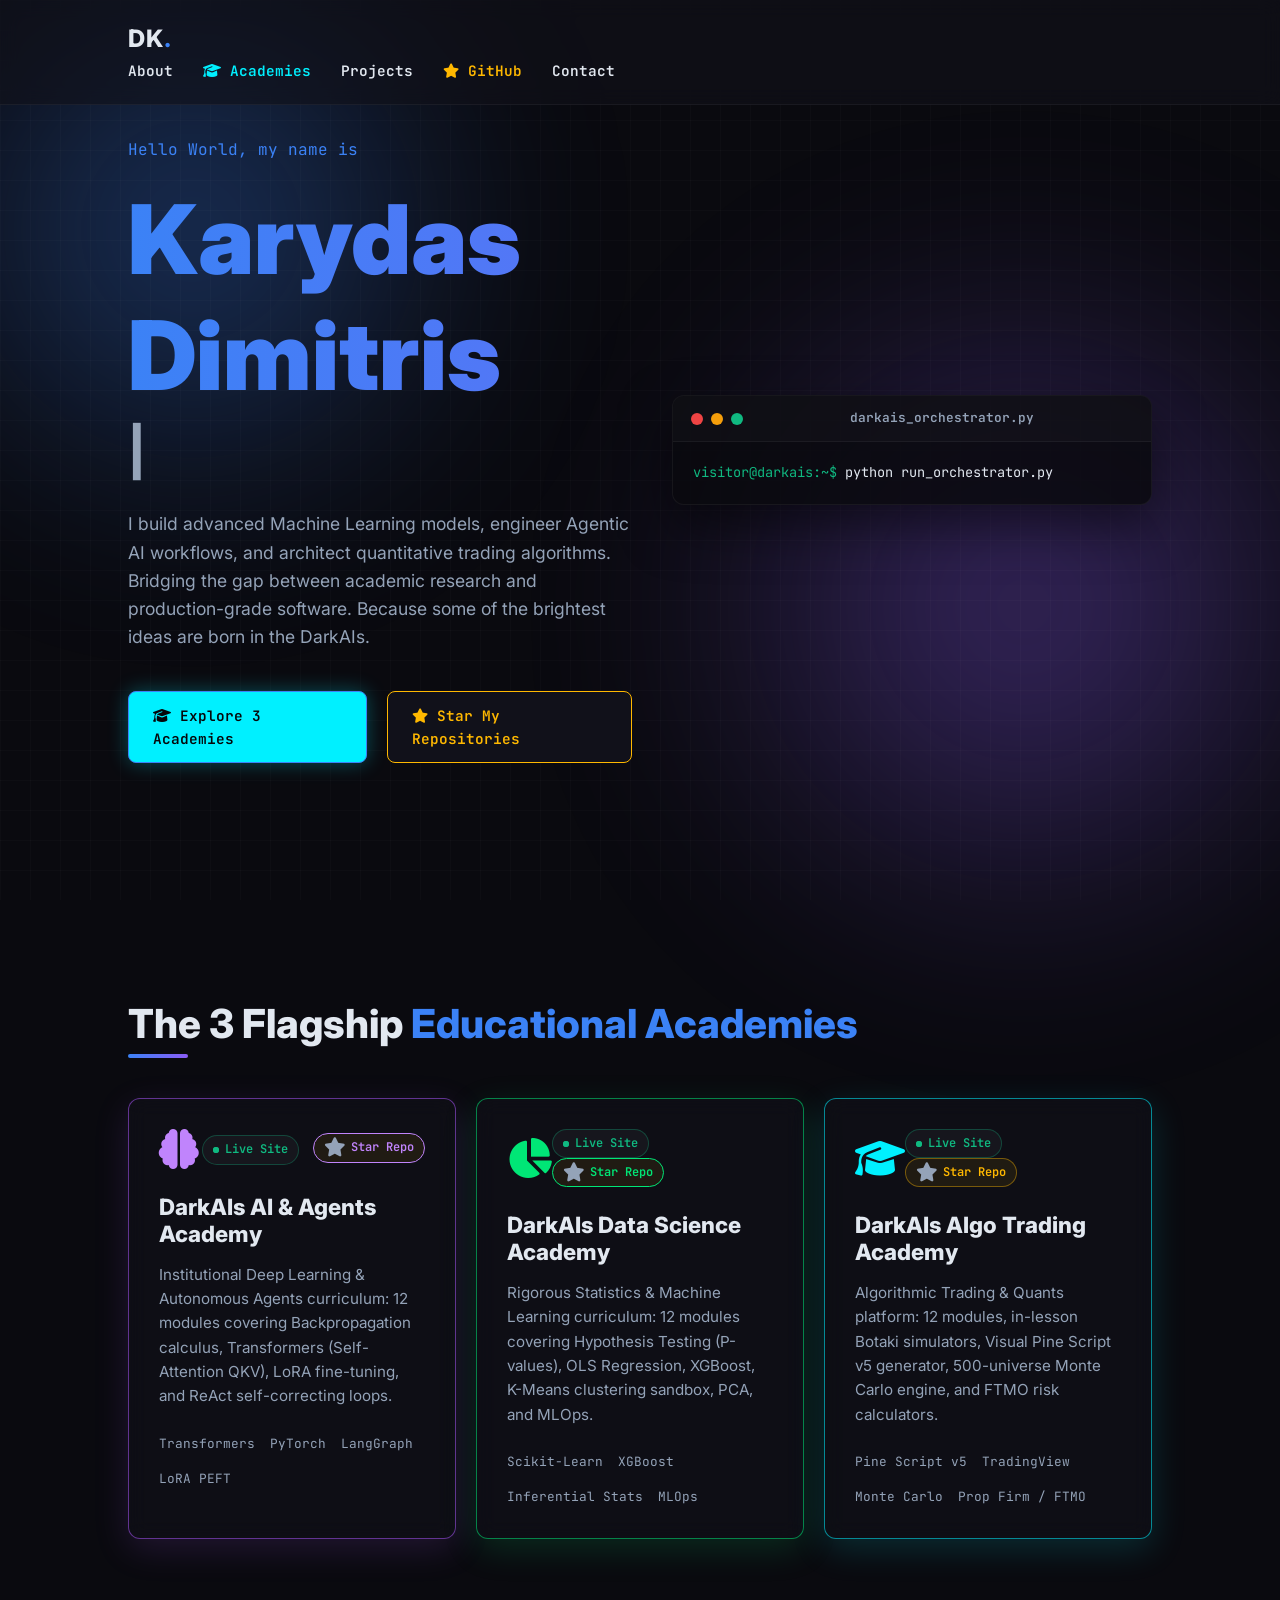
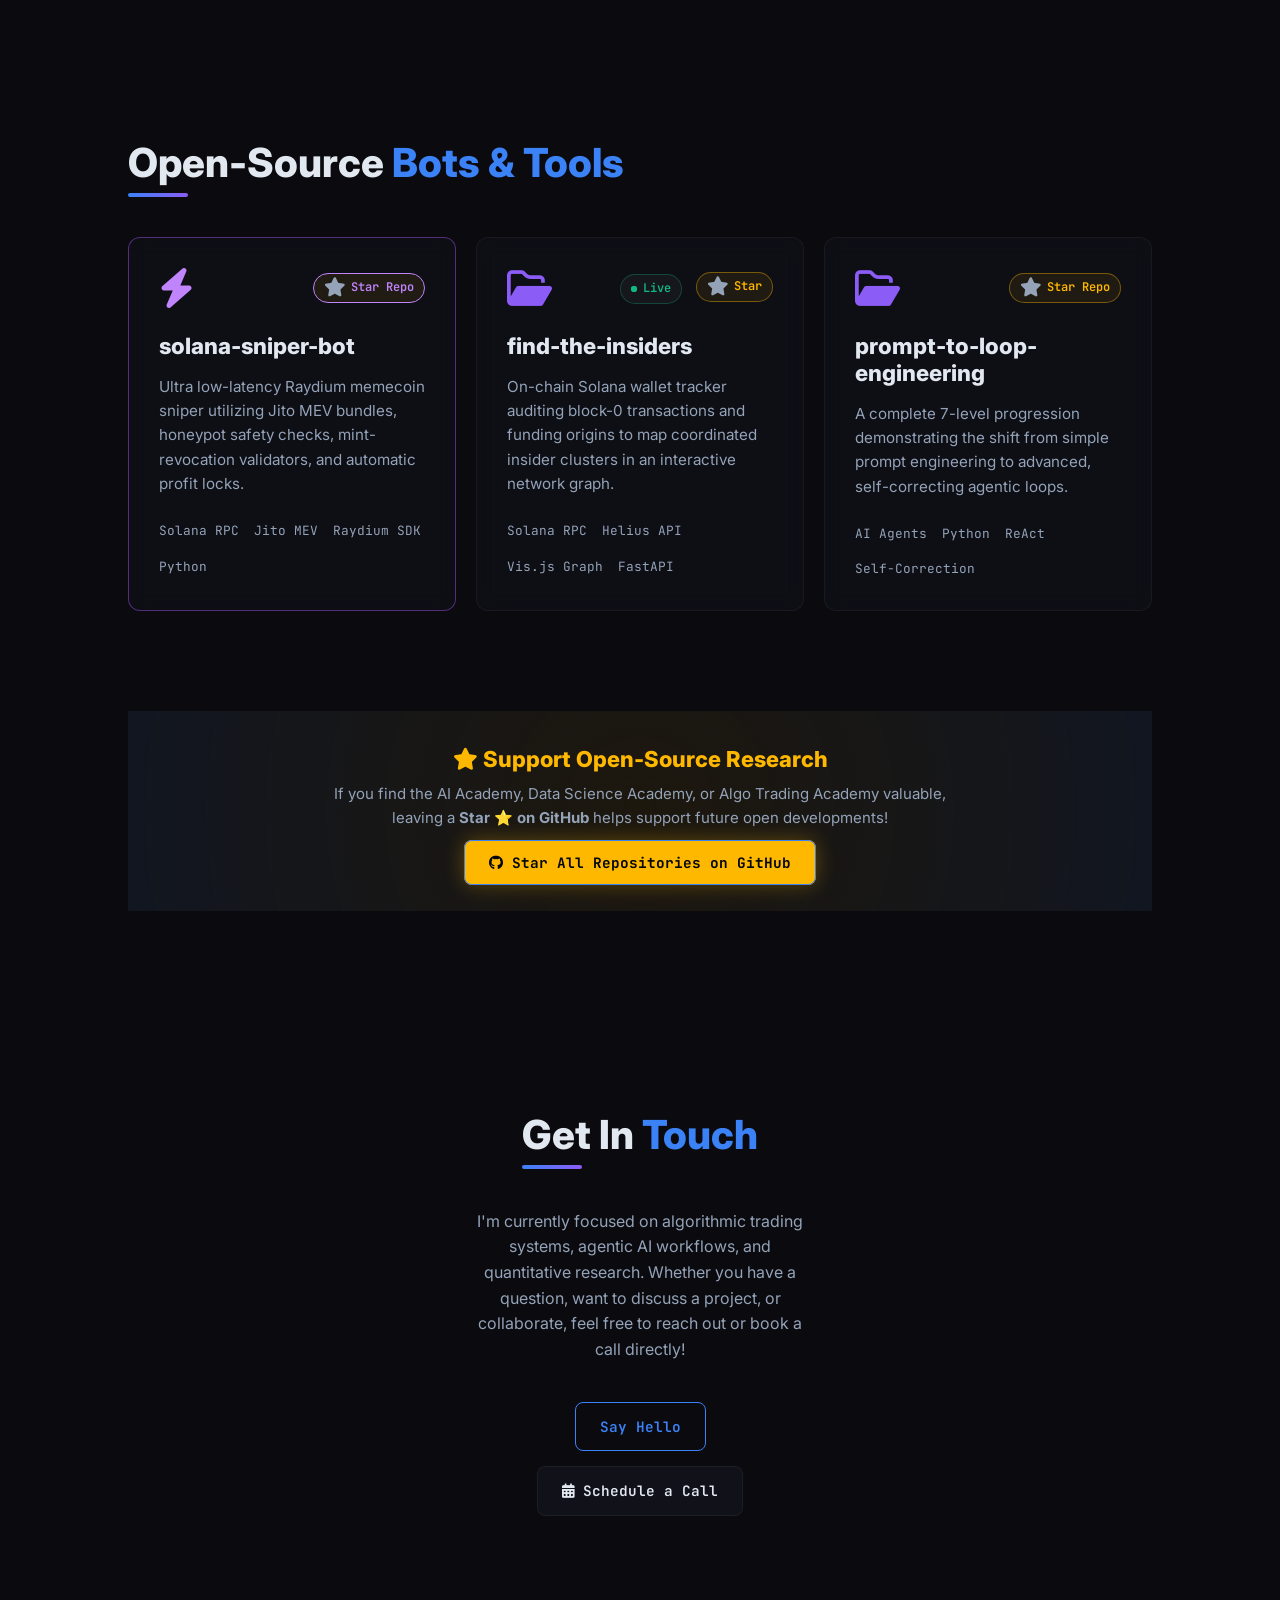
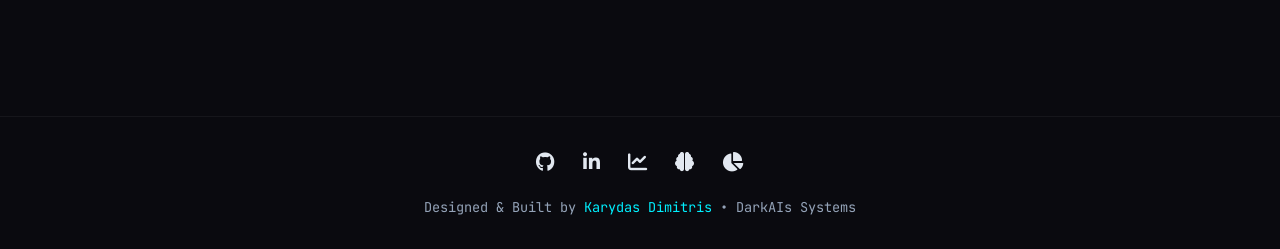
==== commit b22e8e3f: "Feature all 3 DarkAIs Academies in Portfolio: AI Academy, Data Science Academy, and Algo Trading Aca" ====
--- a/index.html
+++ b/index.html
@@ -23,9 +23,8 @@
             <div class="logo">DK<span class="dot">.</span></div>
             <ul class="nav-links">
                 <li><a href="#about">About</a></li>
-                <li><a href="#skills">Skills</a></li>
+                <li><a href="#academies" style="color:#00F0FF; font-weight:600;"><i class="fas fa-graduation-cap"></i> Academies</a></li>
                 <li><a href="#projects">Projects</a></li>
-                <li><a href="https://karidasd.github.io/algo-trading-academy/" target="_blank" style="color:#00F0FF; font-weight:600;"><i class="fas fa-graduation-cap"></i> Academy</a></li>
                 <li><a href="https://github.com/karidasd" target="_blank" style="color:#FFB800; font-weight:600;"><i class="fas fa-star"></i> GitHub</a></li>
                 <li><a href="#contact">Contact</a></li>
             </ul>
@@ -46,9 +45,8 @@
                         I build advanced Machine Learning models, engineer Agentic AI workflows, and architect quantitative trading algorithms. Bridging the gap between academic research and production-grade software. Because some of the brightest ideas are born in the DarkAIs.
                     </p>
                     <div class="hero-buttons">
-                        <a href="https://karidasd.github.io/algo-trading-academy/" target="_blank" class="btn btn-primary" style="background:#00F0FF; color:#05070A; box-shadow:0 0 20px rgba(0,240,255,0.3);"><i class="fas fa-graduation-cap"></i> Launch Trading Academy</a>
+                        <a href="#academies" class="btn btn-primary" style="background:#00F0FF; color:#05070A; box-shadow:0 0 20px rgba(0,240,255,0.3);"><i class="fas fa-graduation-cap"></i> Explore 3 Academies</a>
                         <a href="https://github.com/karidasd?tab=repositories" target="_blank" class="btn btn-secondary" style="border-color:#FFB800; color:#FFB800;"><i class="fas fa-star"></i> Star My Repositories</a>
-                        <a href="#projects" class="btn btn-secondary"><i class="fas fa-layer-group"></i> View All Projects</a>
                     </div>
                 </div>
                 <div class="hero-terminal glass-card">
@@ -60,115 +58,74 @@
                     </div>
                     <div class="terminal-body" id="terminal-body">
                         <span class="t-green">visitor@darkais:~$</span> python run_orchestrator.py<br>
-                        <span class="t-blue">[INFO]</span> Initializing DarkAIs Quant & AI Systems...<br>
-                        <span class="t-blue">[INFO]</span> Connecting to Solana RPC & Broker WebSockets...<br>
-                        <span class="t-yellow">[AGENTS]</span> Spawning Algo Academy, Solana Sniper, Agentic-BI...<br>
-                        <span class="t-green">[SUCCESS]</span> All systems operational. Ready.<br>
+                        <span class="t-blue">[INFO]</span> Initializing DarkAIs Quant & AI Ecosystem...<br>
+                        <span class="t-yellow">[ACADEMIES]</span> Online: Algo Trading, AI & Agents, Data Science...<br>
+                        <span class="t-green">[SUCCESS]</span> 36 Deep Modules & Interactive Sandboxes Ready.<br>
                         <span class="t-green">visitor@darkais:~$</span> <span class="blink-cursor">_</span>
                     </div>
                 </div>
             </div>
         </section>
 
-        <!-- SKILLS SECTION -->
-        <section id="skills" class="skills section">
-            <h2 class="section-title">Tech <span>Stack & Expertise</span></h2>
-            <div class="skills-grid">
-                <div class="skill-card">
-                    <i class="fas fa-chart-line skill-icon" style="color:#00F0FF;"></i>
-                    <h3>Algorithmic Trading & Quants</h3>
-                    <div class="tech-badges">
-                        <span class="badge">TradingView / Pine Script</span>
-                        <span class="badge">MetaTrader 5 (MQL5)</span>
-                        <span class="badge">Solana / DEX Sniping</span>
-                        <span class="badge">Monte Carlo Modeling</span>
-                        <span class="badge">FTMO Risk Engines</span>
-                    </div>
-                </div>
-                <div class="skill-card">
-                    <i class="fab fa-python skill-icon"></i>
-                    <h3>Data Science & ML</h3>
-                    <div class="tech-badges">
-                        <span class="badge">Python</span>
-                        <span class="badge">PyTorch</span>
-                        <span class="badge">Pandas</span>
-                        <span class="badge">Scikit-Learn</span>
-                        <span class="badge">NumPy</span>
-                    </div>
-                </div>
-                <div class="skill-card">
-                    <i class="fas fa-brain skill-icon"></i>
-                    <h3>Agentic AI & LLMs</h3>
-                    <div class="tech-badges">
-                        <span class="badge">AI Agents</span>
-                        <span class="badge">RAG</span>
-                        <span class="badge">LangChain</span>
-                        <span class="badge">Self-Correcting Loops</span>
-                        <span class="badge">Claude / GPT APIs</span>
-                    </div>
-                </div>
-                <div class="skill-card">
-                    <i class="fas fa-database skill-icon"></i>
-                    <h3>Data Engineering</h3>
-                    <div class="tech-badges">
-                        <span class="badge">SQL</span>
-                        <span class="badge">SQLite</span>
-                        <span class="badge">Vector DBs</span>
-                        <span class="badge">Chroma</span>
-                        <span class="badge">WebSockets & Streams</span>
-                    </div>
-                </div>
-            </div>
-        </section>
-
-        <!-- GITHUB STATUS DASHBOARD -->
-        <section id="github-dashboard" class="github-dashboard section">
-            <h2 class="section-title">Live GitHub <span>Activity</span></h2>
-            <div class="github-grid">
-                <div class="github-card glass-card">
-                    <h3><i class="fas fa-history"></i> Latest Activity</h3>
-                    <div class="activity-feed" id="activity-feed">
-                        <div class="activity-item skeleton-line"></div>
-                        <div class="activity-item skeleton-line"></div>
-                    </div>
-                </div>
-                <div class="github-card stats-card glass-card">
-                    <h3><i class="fas fa-chart-line"></i> Repository Stats</h3>
-                    <div class="stats-container">
-                        <div class="stat-box">
-                            <span class="stat-number" id="github-repos">-</span>
-                            <span class="stat-label">Public Repos</span>
-                        </div>
-                        <div class="stat-box">
-                            <span class="stat-number" id="github-followers">-</span>
-                            <span class="stat-label">Followers</span>
-                        </div>
-                        <div class="stat-box">
-                            <span class="stat-number" id="github-stars">-</span>
-                            <span class="stat-label">Total Stars</span>
-                        </div>
-                    </div>
-                </div>
-            </div>
-        </section>
-
-        <!-- PROJECTS SECTION -->
-        <section id="projects" class="projects section">
-            <h2 class="section-title">Featured <span>Projects</span></h2>
+        <!-- THE 3 FLAGSHIP ACADEMIES SECTION -->
+        <section id="academies" class="projects section">
+            <h2 class="section-title">The 3 Flagship <span>Educational Academies</span></h2>
             <div class="projects-grid">
                 
-                <!-- Project 0: DarkAIs Algo Trading Academy (FLAGSHIP) -->
-                <div class="project-card" style="border-color: rgba(0, 240, 255, 0.45); box-shadow: 0 10px 35px rgba(0, 240, 255, 0.12); position: relative;">
+                <!-- Academy 1: AI & Agents Academy -->
+                <div class="project-card" style="border-color: rgba(168, 85, 247, 0.55); box-shadow: 0 10px 35px rgba(168, 85, 247, 0.15);">
+                    <div class="project-content">
+                        <div class="project-header">
+                            <i class="fas fa-brain folder-icon" style="color:#C084FC;"></i>
+                            <div class="project-links">
+                                <a href="https://karidasd.github.io/ai-academy/" target="_blank" class="live-indicator live"><span class="dot-blink green"></span> Live Site</a>
+                                <a href="https://github.com/karidasd/ai-academy" target="_blank" class="star-cta-btn" style="border-color:#C084FC; color:#C084FC;"><i class="fas fa-star"></i> Star Repo</a>
+                            </div>
+                        </div>
+                        <h3 class="project-title" style="color:#C084FC;"><a href="https://karidasd.github.io/ai-academy/" target="_blank">DarkAIs AI & Agents Academy</a></h3>
+                        <p class="project-desc">Institutional Deep Learning & Autonomous Agents curriculum: 12 modules covering Backpropagation calculus, Transformers (Self-Attention QKV), LoRA fine-tuning, and ReAct self-correcting loops.</p>
+                        <ul class="project-tech-list">
+                            <li>Transformers</li>
+                            <li>PyTorch</li>
+                            <li>LangGraph</li>
+                            <li>LoRA PEFT</li>
+                        </ul>
+                    </div>
+                </div>
+
+                <!-- Academy 2: Data Science & ML Academy -->
+                <div class="project-card" style="border-color: rgba(0, 230, 118, 0.55); box-shadow: 0 10px 35px rgba(0, 230, 118, 0.15);">
+                    <div class="project-content">
+                        <div class="project-header">
+                            <i class="fas fa-chart-pie folder-icon" style="color:#00E676;"></i>
+                            <div class="project-links">
+                                <a href="https://karidasd.github.io/data-science-academy/" target="_blank" class="live-indicator live"><span class="dot-blink green"></span> Live Site</a>
+                                <a href="https://github.com/karidasd/data-science-academy" target="_blank" class="star-cta-btn" style="border-color:#00E676; color:#00E676;"><i class="fas fa-star"></i> Star Repo</a>
+                            </div>
+                        </div>
+                        <h3 class="project-title" style="color:#00E676;"><a href="https://karidasd.github.io/data-science-academy/" target="_blank">DarkAIs Data Science Academy</a></h3>
+                        <p class="project-desc">Rigorous Statistics & Machine Learning curriculum: 12 modules covering Hypothesis Testing (P-values), OLS Regression, XGBoost, K-Means clustering sandbox, PCA, and MLOps.</p>
+                        <ul class="project-tech-list">
+                            <li>Scikit-Learn</li>
+                            <li>XGBoost</li>
+                            <li>Inferential Stats</li>
+                            <li>MLOps</li>
+                        </ul>
+                    </div>
+                </div>
+
+                <!-- Academy 3: Algo Trading Academy -->
+                <div class="project-card" style="border-color: rgba(0, 240, 255, 0.55); box-shadow: 0 10px 35px rgba(0, 240, 255, 0.15);">
                     <div class="project-content">
                         <div class="project-header">
                             <i class="fas fa-graduation-cap folder-icon" style="color:#00F0FF;"></i>
                             <div class="project-links">
-                                <a href="https://karidasd.github.io/algo-trading-academy/" target="_blank" class="live-indicator live"><span class="dot-blink green"></span> Live Website</a>
-                                <a href="https://github.com/karidasd/algo-trading-academy" target="_blank" class="star-cta-btn"><i class="fas fa-star"></i> Star</a>
+                                <a href="https://karidasd.github.io/algo-trading-academy/" target="_blank" class="live-indicator live"><span class="dot-blink green"></span> Live Site</a>
+                                <a href="https://github.com/karidasd/algo-trading-academy" target="_blank" class="star-cta-btn"><i class="fas fa-star"></i> Star Repo</a>
                             </div>
                         </div>
                         <h3 class="project-title" style="color:#00F0FF;"><a href="https://karidasd.github.io/algo-trading-academy/" target="_blank">DarkAIs Algo Trading Academy</a></h3>
-                        <p class="project-desc">Institutional educational platform with 12 interactive modules, in-lesson Botaki simulators, Visual Pine Script v5 generator, 500-universe Monte Carlo engine, and FTMO risk calculators.</p>
+                        <p class="project-desc">Algorithmic Trading & Quants platform: 12 modules, in-lesson Botaki simulators, Visual Pine Script v5 generator, 500-universe Monte Carlo engine, and FTMO risk calculators.</p>
                         <ul class="project-tech-list">
                             <li>Pine Script v5</li>
                             <li>TradingView</li>
@@ -178,7 +135,15 @@
                     </div>
                 </div>
 
-                <!-- Project 1: Solana Sniper Bot -->
+            </div>
+        </section>
+
+        <!-- FEATURED APPS & BOTS -->
+        <section id="projects" class="projects section">
+            <h2 class="section-title">Open-Source <span>Bots & Tools</span></h2>
+            <div class="projects-grid">
+                
+                <!-- Project: Solana Sniper Bot -->
                 <div class="project-card" style="border-color: rgba(168, 85, 247, 0.45);">
                     <div class="project-content">
                         <div class="project-header">
@@ -198,7 +163,7 @@
                     </div>
                 </div>
 
-                <!-- Project 2: Find The Insiders -->
+                <!-- Project: Find The Insiders -->
                 <div class="project-card">
                     <div class="project-content">
                         <div class="project-header">
@@ -219,7 +184,7 @@
                     </div>
                 </div>
 
-                <!-- Project 3: Prompt-to-Loop -->
+                <!-- Project: Prompt-to-Loop -->
                 <div class="project-card">
                     <div class="project-content">
                         <div class="project-header">
@@ -239,54 +204,14 @@
                     </div>
                 </div>
 
-                <!-- Project 4: Over-Under Predictions -->
-                <div class="project-card">
-                    <div class="project-content">
-                        <div class="project-header">
-                            <i class="far fa-folder-open folder-icon"></i>
-                            <div class="project-links">
-                                <a href="https://karidasd.github.io/over-under-predictions/" target="_blank" class="live-indicator live"><span class="dot-blink green"></span> Live</a>
-                                <a href="https://github.com/karidasd/over-under-predictions" target="_blank" class="star-cta-btn"><i class="fas fa-star"></i> Star</a>
-                            </div>
-                        </div>
-                        <h3 class="project-title"><a href="https://github.com/karidasd/over-under-predictions" target="_blank">over-under-predictions</a></h3>
-                        <p class="project-desc">Fully automated Poisson-based betting engine running daily via GitHub Actions to predict and evaluate Over/Under 2.5 football matches globally.</p>
-                        <ul class="project-tech-list">
-                            <li>Python</li>
-                            <li>Poisson Model</li>
-                            <li>GitHub Actions</li>
-                            <li>Live Dashboard</li>
-                        </ul>
-                    </div>
-                </div>
-
-                <!-- Project 5: Agentic-BI -->
-                <div class="project-card">
-                    <div class="project-content">
-                        <div class="project-header">
-                            <i class="far fa-folder-open folder-icon"></i>
-                            <div class="project-links">
-                                <a href="https://github.com/karidasd/Agentic-BI" target="_blank" class="star-cta-btn"><i class="fas fa-star"></i> Star Repo</a>
-                            </div>
-                        </div>
-                        <h3 class="project-title"><a href="https://github.com/karidasd/Agentic-BI" target="_blank">Agentic-BI</a></h3>
-                        <p class="project-desc">Autonomous Power BI semantic model builder and custom HTML KPI cards for HR Analytics, powered by Agentic AI.</p>
-                        <ul class="project-tech-list">
-                            <li>PowerBI</li>
-                            <li>DAX</li>
-                            <li>Agentic AI</li>
-                        </ul>
-                    </div>
-                </div>
-
             </div>
         </section>
 
         <!-- STAR ECOSYSTEM CALLOUT BANNER -->
         <section class="section" style="padding-top:0;">
             <div class="glass-card" style="text-align:center; padding: 35px 20px; border-color: rgba(255, 184, 0, 0.4); background: radial-gradient(circle at 50% 50%, rgba(255, 184, 0, 0.08) 0%, rgba(18, 23, 34, 0.95) 100%);">
-                <h3 style="font-size: 22px; color: #FFB800; margin-bottom: 10px;"><i class="fas fa-star"></i> Enjoying My Open-Source Tools & Platforms?</h3>
-                <p style="color: #94A3B8; max-width: 650px; margin: 0 auto 20px; font-size: 15px;">If you find the Algorithmic Trading Academy, the Solana Sniper Bot, or any of my AI repositories useful, leaving a <strong>Star ⭐ on GitHub</strong> helps support future open-source developments!</p>
+                <h3 style="font-size: 22px; color: #FFB800; margin-bottom: 10px;"><i class="fas fa-star"></i> Support Open-Source Research</h3>
+                <p style="color: #94A3B8; max-width: 650px; margin: 0 auto 20px; font-size: 15px;">If you find the AI Academy, Data Science Academy, or Algo Trading Academy valuable, leaving a <strong>Star ⭐ on GitHub</strong> helps support future open developments!</p>
                 <a href="https://github.com/karidasd?tab=repositories" target="_blank" class="btn btn-primary" style="background:#FFB800; color:#05070A; font-weight:bold; box-shadow:0 0 20px rgba(255,184,0,0.3);"><i class="fab fa-github"></i> Star All Repositories on GitHub</a>
             </div>
         </section>
@@ -302,17 +227,13 @@
         </section>
     </main>
 
-    <!-- FLOATING STAR CTA BADGE -->
-    <a href="https://github.com/karidasd/algo-trading-academy" target="_blank" class="floating-star-badge" title="Star DarkAIs Algo Trading Academy on GitHub!">
-        <span class="star-icon">⭐</span>
-        <span class="star-text">Star Algo Academy</span>
-    </a>
-
     <footer>
         <div class="social-links">
             <a href="https://github.com/karidasd" target="_blank"><i class="fab fa-github"></i></a>
             <a href="https://www.linkedin.com/in/dimitris-karydas-04638362/" target="_blank"><i class="fab fa-linkedin-in"></i></a>
-            <a href="https://karidasd.github.io/algo-trading-academy/" target="_blank" title="DarkAIs Academy"><i class="fas fa-graduation-cap"></i></a>
+            <a href="https://karidasd.github.io/algo-trading-academy/" target="_blank" title="Trading Academy"><i class="fas fa-chart-line"></i></a>
+            <a href="https://karidasd.github.io/ai-academy/" target="_blank" title="AI Academy"><i class="fas fa-brain"></i></a>
+            <a href="https://karidasd.github.io/data-science-academy/" target="_blank" title="Data Science Academy"><i class="fas fa-chart-pie"></i></a>
         </div>
         <p>Designed & Built by <a href="https://github.com/karidasd" target="_blank" style="color:#00F0FF;">Karydas Dimitris</a> • DarkAIs Systems</p>
     </footer>
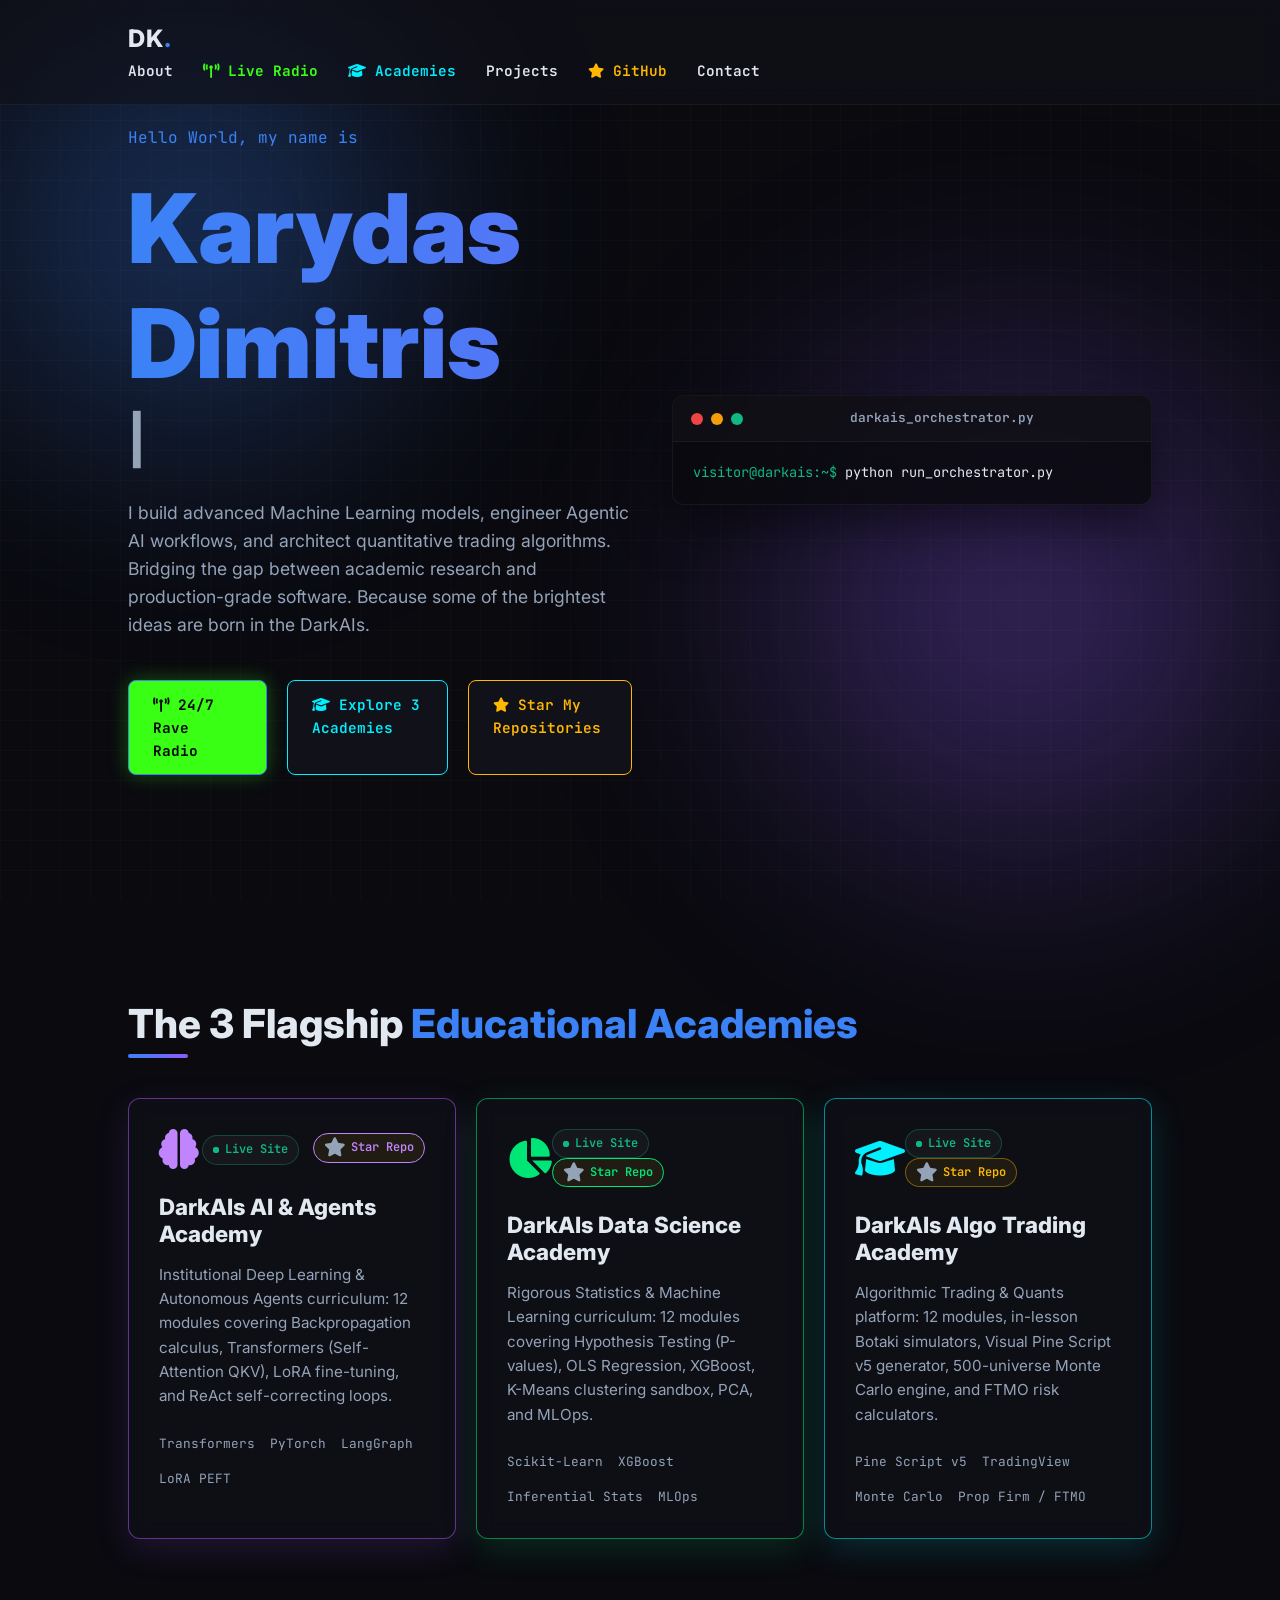
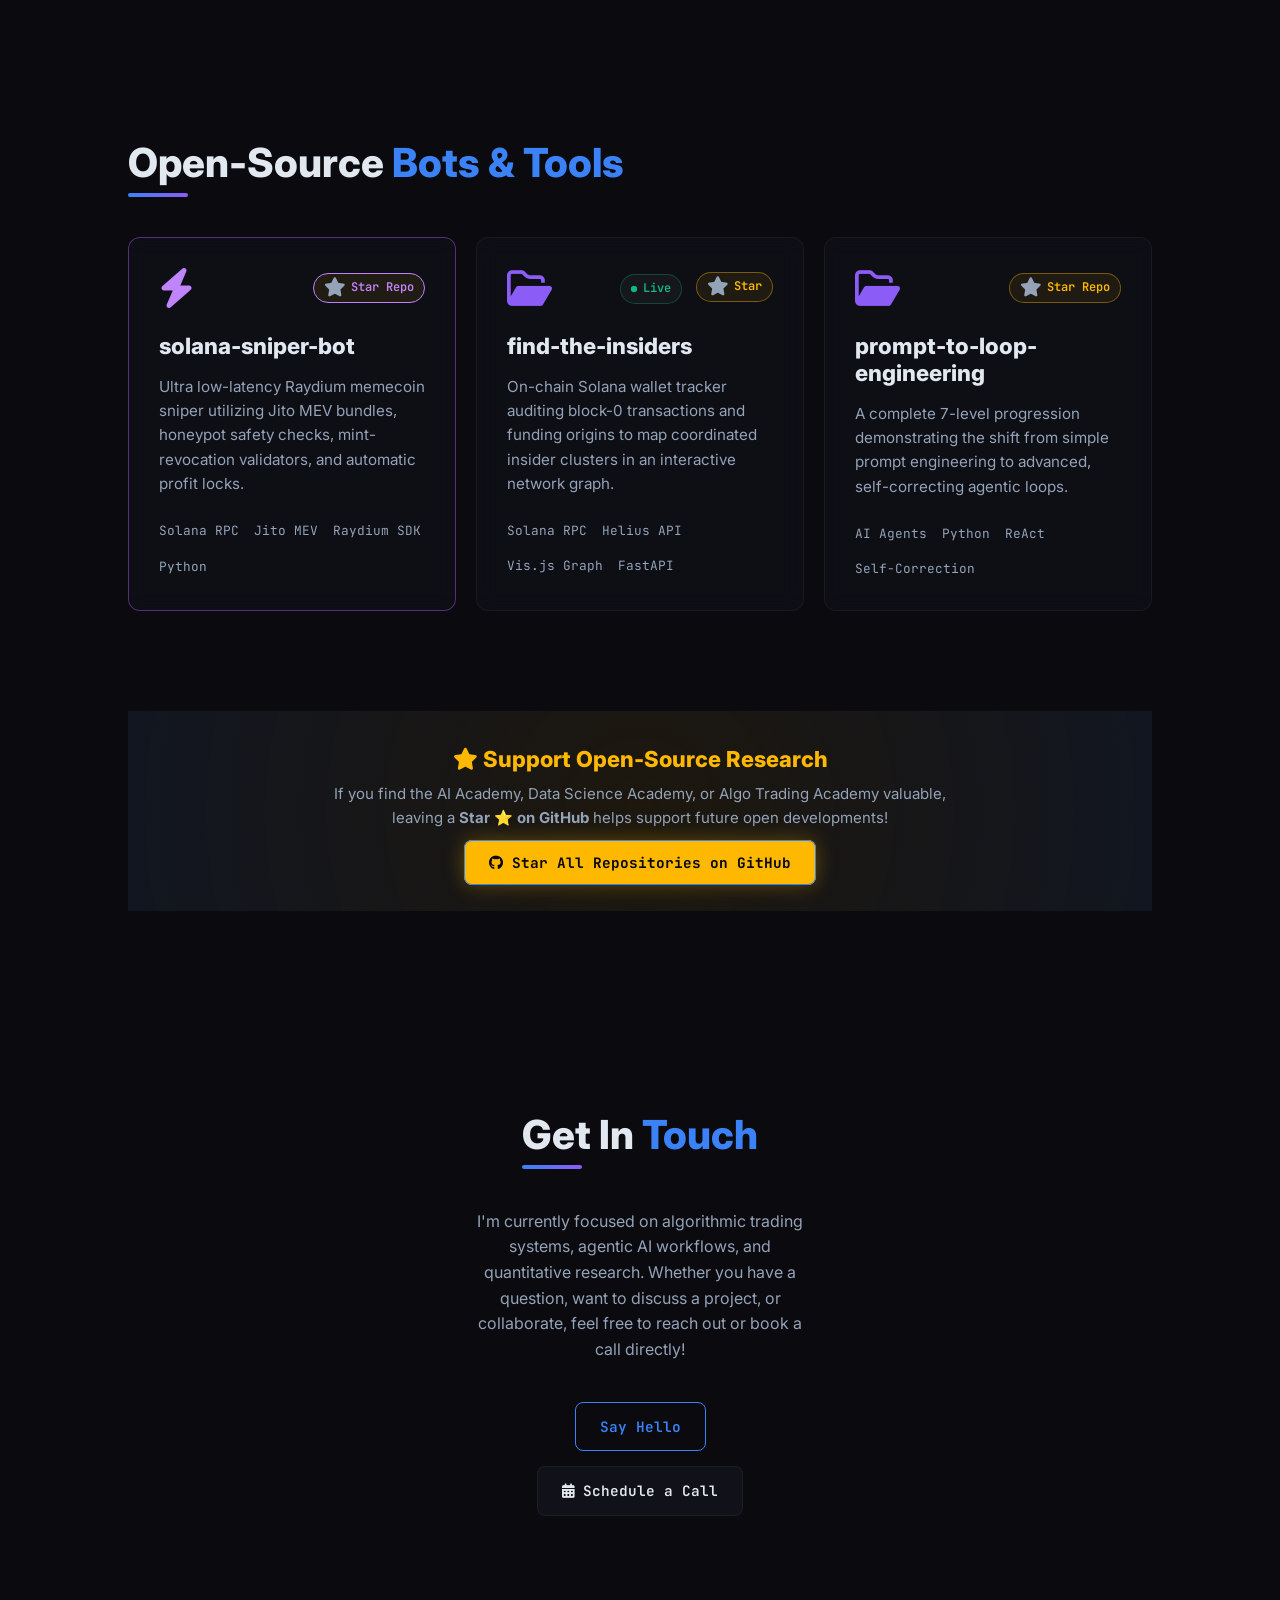
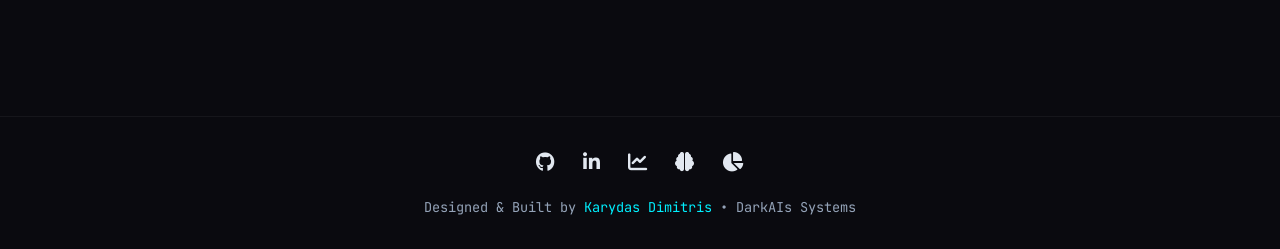
==== commit 6e56f0bf: "Add DarkAIs 24/7 Rave Radio to Portfolio Header and Hero" ====
--- a/index.html
+++ b/index.html
@@ -23,6 +23,7 @@
             <div class="logo">DK<span class="dot">.</span></div>
             <ul class="nav-links">
                 <li><a href="#about">About</a></li>
+                <li><a href="https://karidasd.github.io/darkais-web-radio/" target="_blank" style="color:#39FF14; font-weight:700;"><i class="fas fa-broadcast-tower"></i> Live Radio</a></li>
                 <li><a href="#academies" style="color:#00F0FF; font-weight:600;"><i class="fas fa-graduation-cap"></i> Academies</a></li>
                 <li><a href="#projects">Projects</a></li>
                 <li><a href="https://github.com/karidasd" target="_blank" style="color:#FFB800; font-weight:600;"><i class="fas fa-star"></i> GitHub</a></li>
@@ -45,7 +46,8 @@
                         I build advanced Machine Learning models, engineer Agentic AI workflows, and architect quantitative trading algorithms. Bridging the gap between academic research and production-grade software. Because some of the brightest ideas are born in the DarkAIs.
                     </p>
                     <div class="hero-buttons">
-                        <a href="#academies" class="btn btn-primary" style="background:#00F0FF; color:#05070A; box-shadow:0 0 20px rgba(0,240,255,0.3);"><i class="fas fa-graduation-cap"></i> Explore 3 Academies</a>
+                        <a href="https://karidasd.github.io/darkais-web-radio/" target="_blank" class="btn btn-primary" style="background:#39FF14; color:#05070A; box-shadow:0 0 20px rgba(57,255,20,0.3); font-weight:bold;"><i class="fas fa-broadcast-tower"></i> 24/7 Rave Radio</a>
+                        <a href="#academies" class="btn btn-secondary" style="border-color:#00F0FF; color:#00F0FF;"><i class="fas fa-graduation-cap"></i> Explore 3 Academies</a>
                         <a href="https://github.com/karidasd?tab=repositories" target="_blank" class="btn btn-secondary" style="border-color:#FFB800; color:#FFB800;"><i class="fas fa-star"></i> Star My Repositories</a>
                     </div>
                 </div>
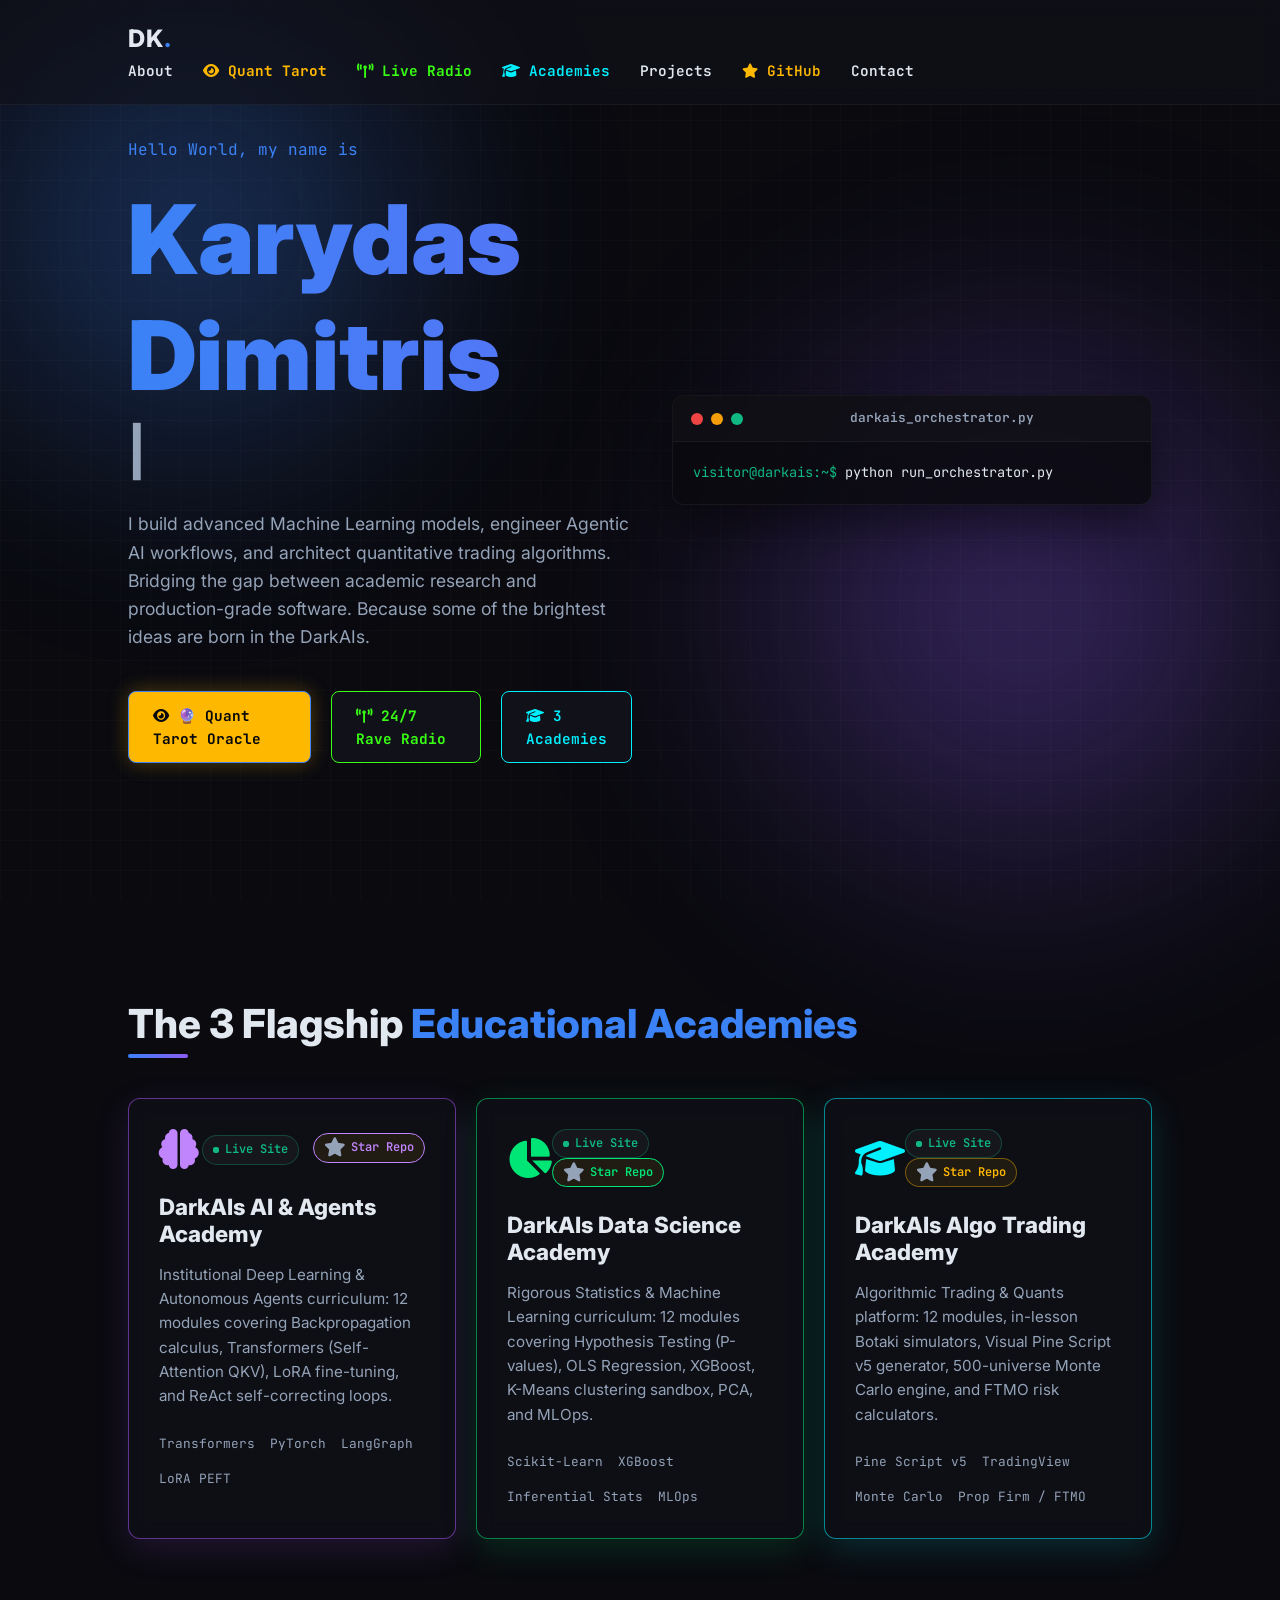
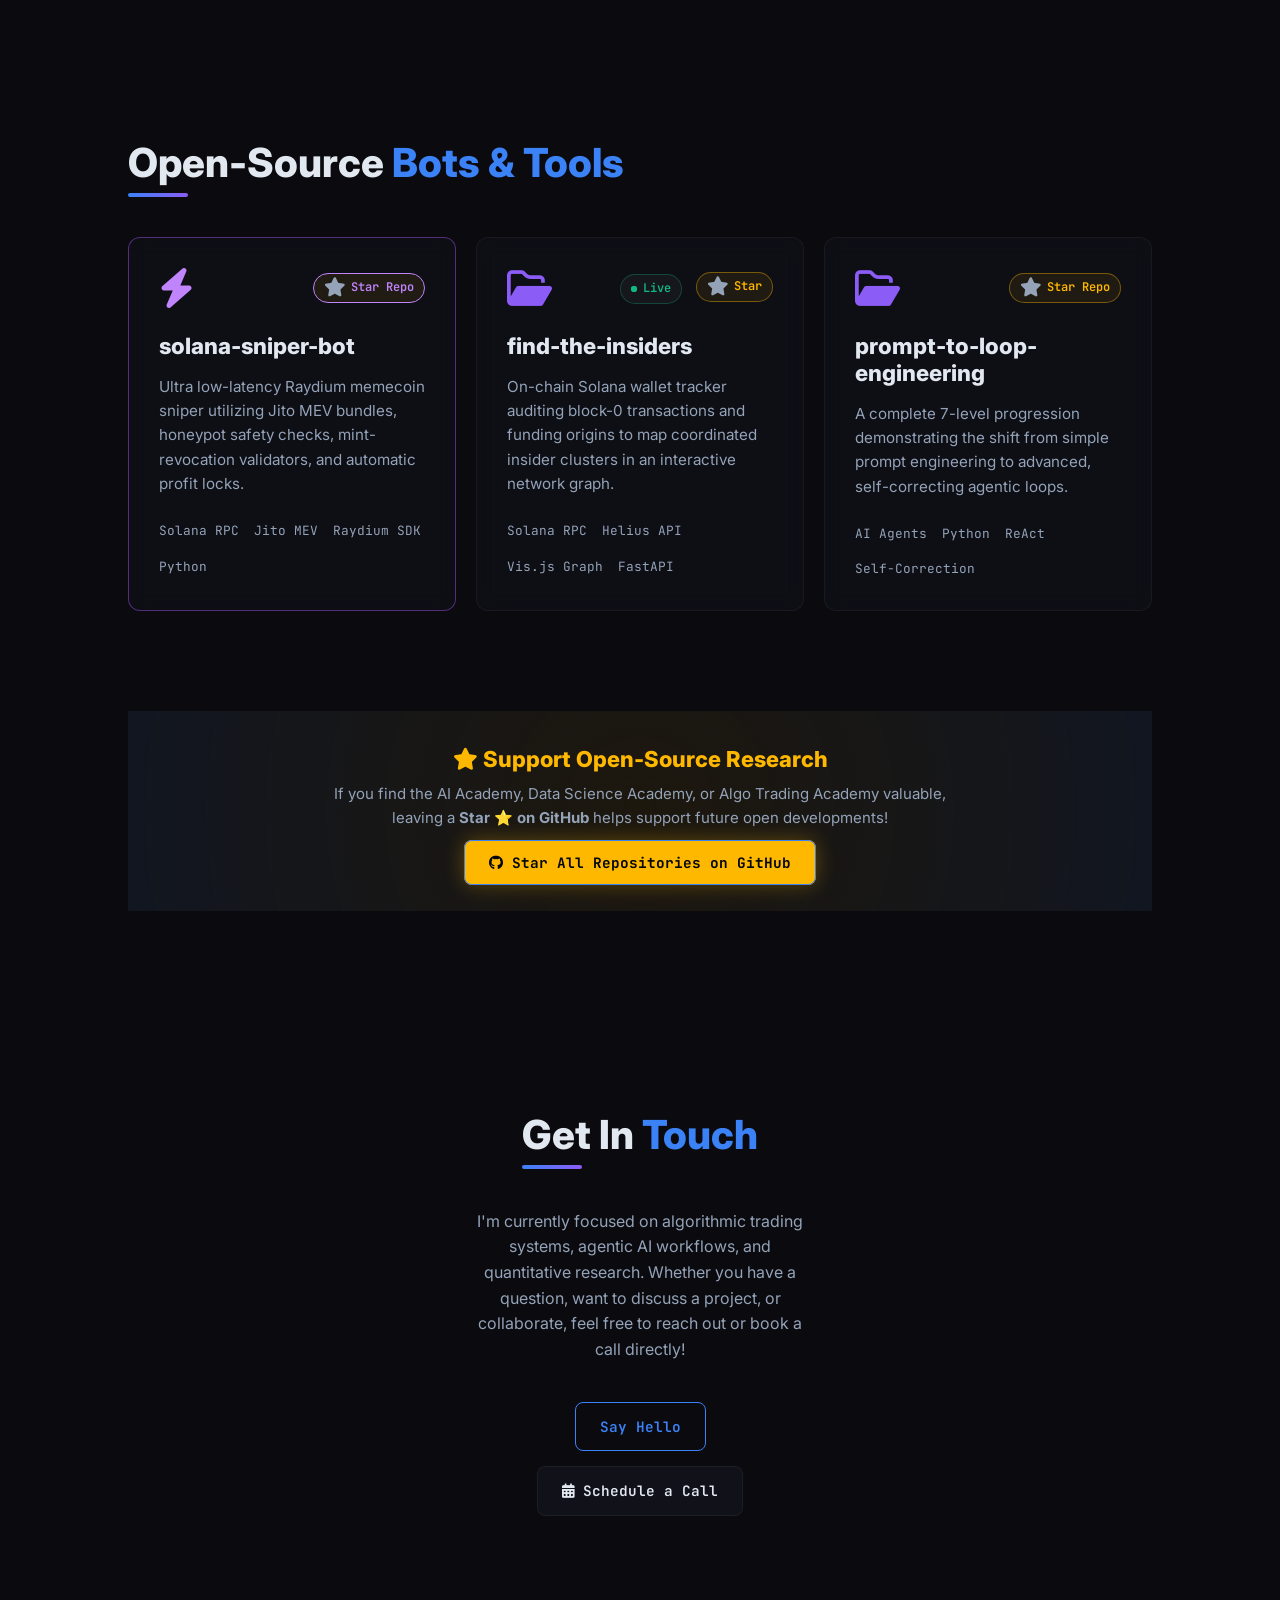
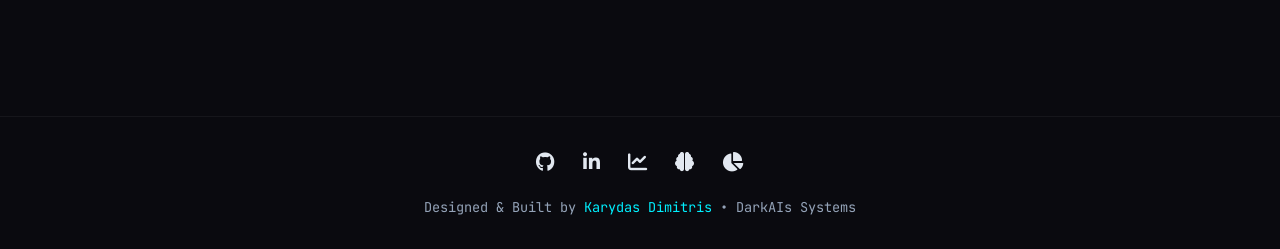
==== commit b0397a19: "Feature DarkAIs Quant Tarot in Portfolio Navigation and Hero Buttons" ====
--- a/index.html
+++ b/index.html
@@ -23,6 +23,7 @@
             <div class="logo">DK<span class="dot">.</span></div>
             <ul class="nav-links">
                 <li><a href="#about">About</a></li>
+                <li><a href="https://karidasd.github.io/quant-tarot/" target="_blank" style="color:#FFB800; font-weight:700;"><i class="fas fa-eye"></i> Quant Tarot</a></li>
                 <li><a href="https://karidasd.github.io/darkais-web-radio/" target="_blank" style="color:#39FF14; font-weight:700;"><i class="fas fa-broadcast-tower"></i> Live Radio</a></li>
                 <li><a href="#academies" style="color:#00F0FF; font-weight:600;"><i class="fas fa-graduation-cap"></i> Academies</a></li>
                 <li><a href="#projects">Projects</a></li>
@@ -46,9 +47,9 @@
                         I build advanced Machine Learning models, engineer Agentic AI workflows, and architect quantitative trading algorithms. Bridging the gap between academic research and production-grade software. Because some of the brightest ideas are born in the DarkAIs.
                     </p>
                     <div class="hero-buttons">
-                        <a href="https://karidasd.github.io/darkais-web-radio/" target="_blank" class="btn btn-primary" style="background:#39FF14; color:#05070A; box-shadow:0 0 20px rgba(57,255,20,0.3); font-weight:bold;"><i class="fas fa-broadcast-tower"></i> 24/7 Rave Radio</a>
-                        <a href="#academies" class="btn btn-secondary" style="border-color:#00F0FF; color:#00F0FF;"><i class="fas fa-graduation-cap"></i> Explore 3 Academies</a>
-                        <a href="https://github.com/karidasd?tab=repositories" target="_blank" class="btn btn-secondary" style="border-color:#FFB800; color:#FFB800;"><i class="fas fa-star"></i> Star My Repositories</a>
+                        <a href="https://karidasd.github.io/quant-tarot/" target="_blank" class="btn btn-primary" style="background:#FFB800; color:#05070A; box-shadow:0 0 20px rgba(255,184,0,0.3); font-weight:bold;"><i class="fas fa-eye"></i> 🔮 Quant Tarot Oracle</a>
+                        <a href="https://karidasd.github.io/darkais-web-radio/" target="_blank" class="btn btn-secondary" style="border-color:#39FF14; color:#39FF14; font-weight:bold;"><i class="fas fa-broadcast-tower"></i> 24/7 Rave Radio</a>
+                        <a href="#academies" class="btn btn-secondary" style="border-color:#00F0FF; color:#00F0FF;"><i class="fas fa-graduation-cap"></i> 3 Academies</a>
                     </div>
                 </div>
                 <div class="hero-terminal glass-card">
